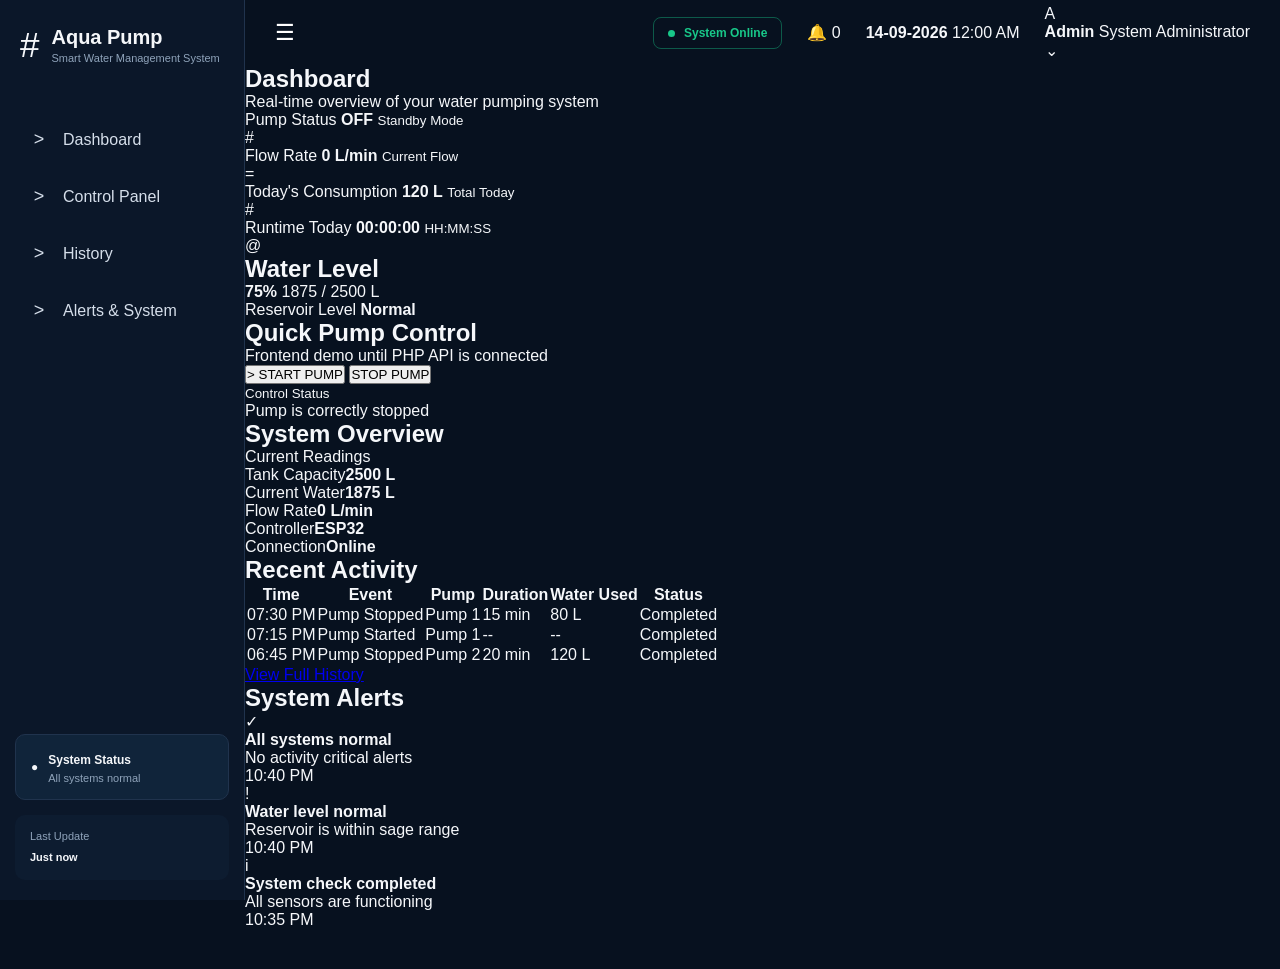
==== frontend/index.html @ 4706535c "feat: Menu button, Online Dot" ====
<!DOCTYPE html>
<html lang="en">
<head>
    <meta charset="UTF-8">
    <meta name="viewport" content="width=device-width, initial-scale=1.0">
    <title>Aqua Pump Dashboard</title>
    <link rel="stylesheet" href="css/style.css">
</head>
<body>
    
    <aside class="sidebar">
        <div class="brand">
            <div class="brand-icon">#</div>
            <div>
                <h2>Aqua Pump</h2>
                <span>Smart Water Management System</span>
            </div>
        </div>

        <nav class="navigation">
            <a href="index.html" class="nav-link active">
                <span>&gt;</span> Dashboard
            </a>
            <a href="control.html" class="nav-link active">
                <span>&gt;</span> Control Panel
            </a>
            <a href="history.html" class="nav-link active">
                <span>&gt;</span> History
            </a>
            <a href="alerts.html" class="nav-link active">
                <span>&gt;</span> Alerts &amp; System
            </a>
        </nav>

        <div class="sidebar-status">
            <div class="status-icon">●</div>
            <div>
                <strong>System Status</strong>
                <p>All systems normal</p>
            </div>
        </div>

        <div class="last-update">
            <span>Last Update</span>
            <strong id="lastUpdate">Just now</strong>
        </div>

    </aside>



    <main class="main-content">

        <header class="topbar">
            <button class="menu-button" id="menuButton" type="button">☰</button>
            <div class="topbar-right">
                <div class="system-online">
                    <span class="online-dot"></span> System Online
                </div>
                <div class="notification">🔔 <span class="notification-count">0</span></div>
                <div class="date-time">
                    <strong id="currentDate">14-09-2026</strong>
                    <span id="currentTime">12:00 AM</span>
                </div>
                <div class="user-profile">
                    <div class="avatar">A</div>
                    <div>
                        <strong>Admin</strong>
                        <span>System Administrator</span>
                    </div>
                    <span>⌄</span>
                </div>
            </div>
        </header>


        
        <section class="page-header">
            <div>
                <h1>Dashboard</h1>
                <p>Real-time overview of your water pumping system</p>
            </div>
        </section>


        <section class="statistics-grid">
            <div class="stat-card pump-card">
                <div class="stat-info">
                    <span class="stat-label">Pump Status</span>
                    <strong id="pumpStatus">OFF</strong>
                    <small id="pumpMode">Standby Mode</small>
                </div>
                <div class="stat-icon blue">#</div>
            </div>

            <div class="stat-card flow-card">
                <div class="stat-info">
                    <span class="stat-label">Flow Rate</span>
                    <strong id="flowRate">0 L/min</strong>
                    <small>Current Flow</small>
                </div>
                <div class="stat-icon green">=</div>
            </div>

            <div class="stat-card consumption-card">
                <div class="stat-info">
                    <span class="stat-label">Today's Consumption</span>
                    <strong id="runtime">120 L</strong>
                    <small>Total Today</small>
                </div>
                <div class="stat-icon orange">#</div>
            </div>

            <div class="stat-card runtime-card">
                <div class="stat-info">
                    <span class="stat-label">Runtime Today</span>
                    <strong id="runtime">00:00:00</strong>
                    <small>HH:MM:SS</small>
                </div>
                <div class="stat-icon purple">@</div>
            </div>
        </section>


        <section class="monitoring-grid">
            <div class="panel water-level-panel">
                <div>
                    <div class="panel-header">
                        <h2>Water Level</h2>
                    </div>
                    <div class="water-level-panel">
                        <div class="gauge" id="waterGauge">
                            <div class="gauge-content">
                                <strong id="waterLevel">75%</strong>
                                <span id="waterAmount">1875 / 2500 L</span>
                            </div>
                        </div>
                    </div>
                    <div class="water-status">
                        <span>Reservoir Level</span>
                        <strong id="waterStatusText">Normal</strong>
                    </div>
                </div>
            </div>

            <div class="panel control-panel">
                <div class="panel-header">
                    <div>
                        <h2>Quick Pump Control</h2>
                        <span>Frontend demo until PHP API is connected</span>
                    </div>
                </div>

                <button id="startPump" class="control-button start-button" type="button">
                    &gt; START PUMP
                </button>

                <button id="stopPump" class="control-button stop-button" type="button" style="margin-top: 10-x;">
                    STOP PUMP
                </button>

                <div class="control-status">
                    <span class="status-indicator"></span>
                    <div>
                        <small>Control Status</small>
                        <p id="controlMessage">Pump is correctly stopped</p>
                    </div>
                </div>
            </div>

            <div class="panel overview-panel">
                <div class="panel-header">
                    <div>
                        <h2>System Overview</h2>
                        <span>Current Readings</span>
                    </div>
                </div>

                <div class="overview-list">
                    <div class="overview-row"><span>Tank Capacity</span><strong>2500 L</strong></div>
                    <div class="overview-row"><span>Current Water</span><strong id="overviewWater">1875 L</strong></div>
                    <div class="overview-row"><span>Flow Rate</span><strong id="overviewFlow">0 L/min</strong></div>
                    <div class="overview-row"><span>Controller</span><strong>ESP32</strong></div>
                    <div class="overview-row"><span>Connection</span><strong class="condition-ok">Online</strong></div>
                </div>
            </div>
        </section>



        <section class="bottom-grid">
            <div class="panel activity-panel">
                <div class="panel-activity">
                    <h2>Recent Activity</h2>
                </div>

                <div class="table-wrapper">
                    <table>
                        <thead>
                            <tr>
                                <th>Time</th>
                                <th>Event</th>
                                <th>Pump</th>
                                <th>Duration</th>
                                <th>Water Used</th>
                                <th>Status</th>
                            </tr>
                        </thead>
                        <tbody id="activityTable">
                            <tr>
                                <td>07:30 PM</td>
                                <td class="event-stop">Pump Stopped</td>
                                <td>Pump 1</td>
                                <td>15 min</td>
                                <td>80 L</td>
                                <td><span class="badge success">Completed</span></td>
                            </tr>
                            <tr>
                                <td>07:15 PM</td>
                                <td class="event-start">Pump Started</td>
                                <td>Pump 1</td>
                                <td>--</td>
                                <td>--</td>
                                <td><span class="badge success">Completed</span></td>
                            </tr>
                            <tr>
                                <td>06:45 PM</td>
                                <td class="event-stop">Pump Stopped</td>
                                <td>Pump 2</td>
                                <td>20 min</td>
                                <td>120 L</td>
                                <td><span class="badge success">Completed</span></td>
                            </tr>
                        </tbody>
                    </table>
                </div>

                <a href="history.html" class="view-history">View Full History</a>
            </div>

            <div class="panel alerts-panel">
                <div class="panel-header">
                    <h2>System Alerts</h2>
                </div>

                <div class="alert-item">
                    <div class="alert-icon green">✓</div>
                    <div>
                        <strong>All systems normal</strong>
                        <p>No activity critical alerts</p>
                    </div>
                    <span>10:40 PM</span>
                </div>

                <div class="alert-item">
                    <div class="alert-icon orange">!</div>
                    <div>
                        <strong>Water level normal</strong>
                        <p>Reservoir is within sage range</p>
                    </div>
                    <span>10:40 PM</span>
                </div>

                <div class="alert-item">
                    <div class="alert-icon blue">i</div>
                    <div>
                        <strong>System check completed</strong>
                        <p>All sensors are functioning</p>
                    </div>
                    <span>10:35 PM</span>
                </div>
            </div>
        </section>

    </main>


    <script src="js/dashboard.js"></script>
</body>
</html>
---- frontend/css/style.css ----
/* Global */

* {
    box-sizing: border-box;
    margin: 0;
    padding: 0;
}

:root {
    --background: #07111f;
    --sidebar: #0b1729;
    --panel: #111f33;
    --panel-light: #16263d;
    --border: #20334d;

    --text: #f5f7fa;
    --muted: #8fa3ba;

    --blue: #2583ff;
    --green: #18c889;
    --orange: #f5a623;
    --purple: #a855f7;
    --red: #ef4444;
}

body {
    font-family: Arial;
    background: var(--background);
    color: var(--text);
    min-height: 100vh;
}

/* SIDEBAR */

.sidebar {
    position: fixed;
    left: 0;
    top: 0;
    width: 245px;
    height: 100vh;
    background: var(--sidebar);
    border-right: 1px solid var(--border);
    display: flex;
    flex-direction: column;
    z-index: 100;
}

/* Brand */

.brand {
    height: 90px;
    padding: 20px;
    display: flex;
    align-items: center;
    gap: 12px;
    border-bottom: var(--border);
}

.brand-icon {
    font-size: 35px;
}

.brand h2 {
    font-size: 20px;
}

.brand span {
    display: block;
    margin-top: 3px;
    font-size: 11px;
    color: var(--muted);
}

/* Navigation */

.navigation {
    padding: 25px 15px;
}

.nav-link {
    display: flex;
    align-items: center;
    gap: 14px;
    padding: 14px;
    margin-bottom: 8px;
    color: #d5deea;
    text-decoration: none;
    border-radius: 8px;
    transition: 0.2s;
}

.nav-link span {
    width: 20px;
    text-align: center;
    font-size: 18px;
}

.nav-link:hover {
    background-color: #17283f;
}

.nav-link:active {
    background: var(--blue);
    color: white;
    box-shadow: 0 6px 20px rgba(37, 131, 255, 0.25);
}

/* Sidebar Status */

.sidebar-status {
    margin: auto 15px 15px;
    padding: 15px;
    background: #10243a;
    border: 1px solid var(--border);
    border-radius: 10px;
    display: flex;
    gap: 10px;
    align-items: center;
}

.status-icon {
    color: var(-green);
    font-size: 12px;
}

.sidebar-status strong {
    font-size: 12px;
}

.sidebar-status p {
    margin-top: 4px;
    font-size: 11px;
    color: var(--muted);
}

/* Last Udate */

.last-update {
    margin: 0 15px 20px;
    padding: 15px;
    border-radius: 10px;
    background: #0d1c30;
}

.last-update span {
    display: block;
    color: var(--muted);
    font-size: 11px;
    margin-bottom: 5px;
}

.last-update strong {
    font-size: 11px;
}


/* MAIN CONTENT */
.main-content {
    margin-left: 245px;
    min-height: 100vh;
    padding-bottom: 40px;
}

/* TOPBAR */

.topbar {
    height: 65px;
    padding: 0 30px;
    border-radius: 1px solid var(--border);
    display: flex;
    align-items: center;
    justify-content: space-between;
}

.menu-button {
    background: transparent;
    border: none;
    color: white;
    font-size: 22px;
    cursor: pointer;
}

.topbar-right {
    display: flex;
    align-items: center;
    gap: 25px;
}

/* Online */

.system-online {
    padding: 8px 14px;
    border: 1px solid rgba(24, 200, 137, 0.4);
    color: var(--green);
    border-radius: 8px;
    font-size: 12px;
    font-weight: bold;
}

.online-dot {
    display: inline-block;
    width: 7px;
    height: 7px;
    background: var(--green);
    border-radius: 50%;
    margin-right: 6px;
}
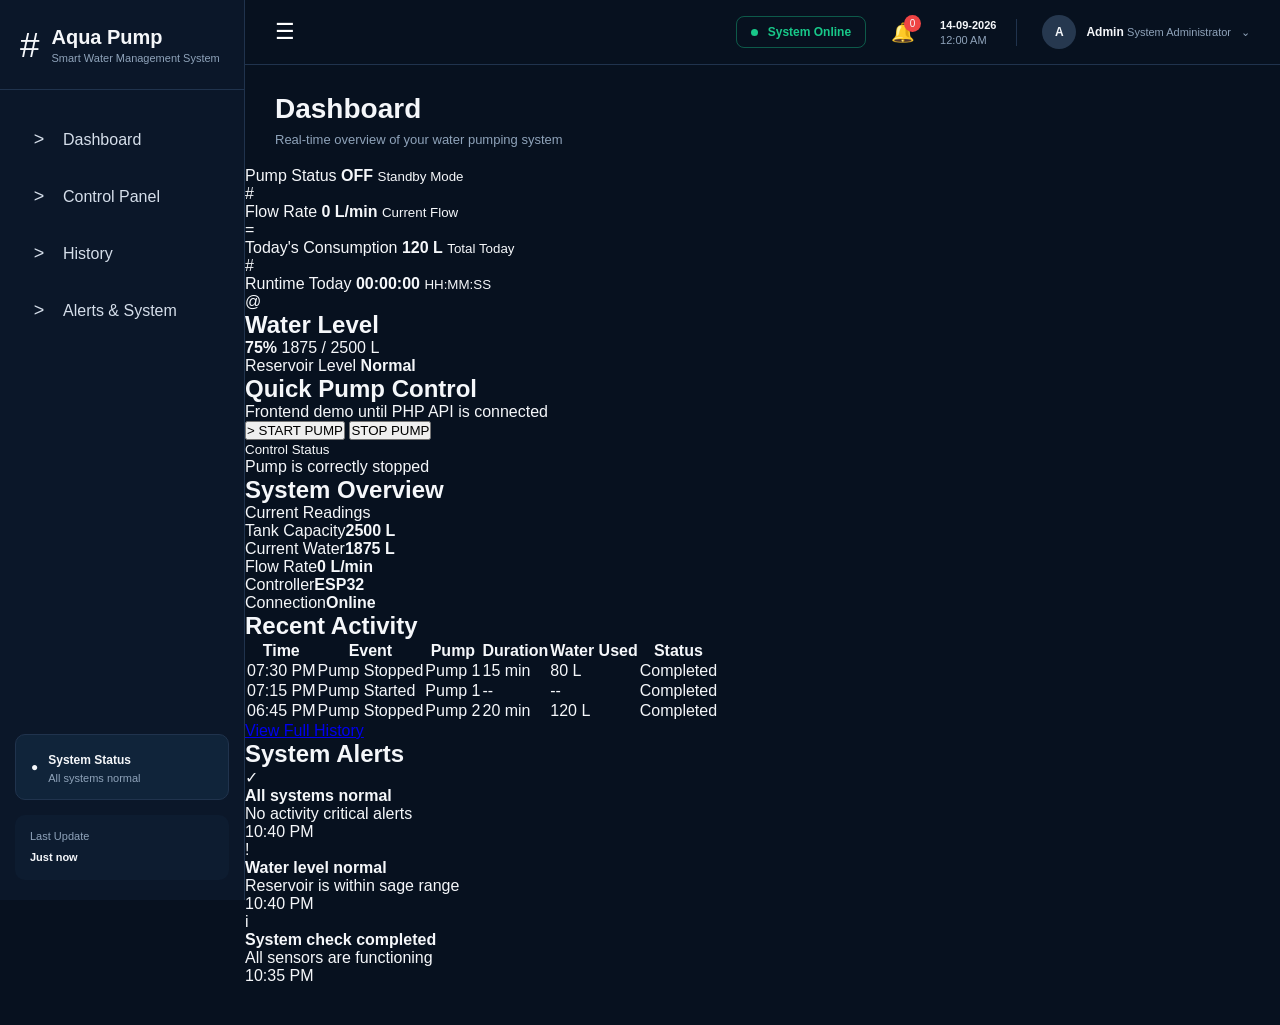
==== commit 4a7fe7a9: "feat: CSS - Notification, Date/Time, User profile, Profile Avatar, Page header" ====
--- a/frontend/index.html
+++ b/frontend/index.html
@@ -5,6 +5,7 @@
     <meta name="viewport" content="width=device-width, initial-scale=1.0">
     <title>Aqua Pump Dashboard</title>
     <link rel="stylesheet" href="css/style.css">
+    <link rel="icon" href="assets/aq.png">
 </head>
 <body>
     
--- a/frontend/css/style.css
+++ b/frontend/css/style.css
@@ -53,7 +53,7 @@
     display: flex;
     align-items: center;
     gap: 12px;
-    border-bottom: var(--border);
+    border-bottom: 1px solid var(--border);
 }
 
 .brand-icon {
@@ -165,8 +165,9 @@
 
 .topbar {
     height: 65px;
-    padding: 0 30px;
+    padding: 30px;
     border-radius: 1px solid var(--border);
+    border-bottom: 1px solid var(--border);
     display: flex;
     align-items: center;
     justify-content: space-between;
@@ -204,4 +205,82 @@
     background: var(--green);
     border-radius: 50%;
     margin-right: 6px;
-}+}
+
+/* Notification */
+
+.notification {
+    position: relative;
+    font-size: 19px;
+    cursor: pointer;
+}
+
+.notification-count {
+    position: absolute;
+    top: -6px;
+    right: -6px;
+    width: 17px;
+    height: 17px;
+    background: var(--red);
+    border-radius: 50%;
+    font-size: 10px;
+    display: flex;
+    justify-content: center;
+    align-items: center;
+}
+
+/* Date */
+
+.date-time {
+    display: flex;
+    flex-direction: column;
+    font-size: 11px;
+    padding-right: 20px;
+    border-right: 1px solid var(--border);
+}
+
+.date-time span {
+    color: var(--muted);
+    margin-top: 3px;
+}
+
+/* User */
+
+.user-profile {
+    display: flex;
+    align-items: center;
+    gap: 10px;
+    font-size: 12px;
+}
+
+.user-profile span {
+    color: var(--muted);
+    font-size: 11px;
+}
+
+.avatar {
+    width: 34px;
+    height: 34px;
+    border-radius: 50%;
+    background: #26384f;
+    display: flex;
+    align-items: center;
+    justify-content: center;
+    font-weight: bold;
+}
+
+/* PAGE HEADER */
+
+.page-header {
+    padding: 28px 30px 20px;
+}
+
+.page-header h1 {
+    font-size: 28px;
+    margin-bottom: 7px;
+}
+
+.page-header p {
+    color: var(--muted);
+    font-size: 13px;
+}
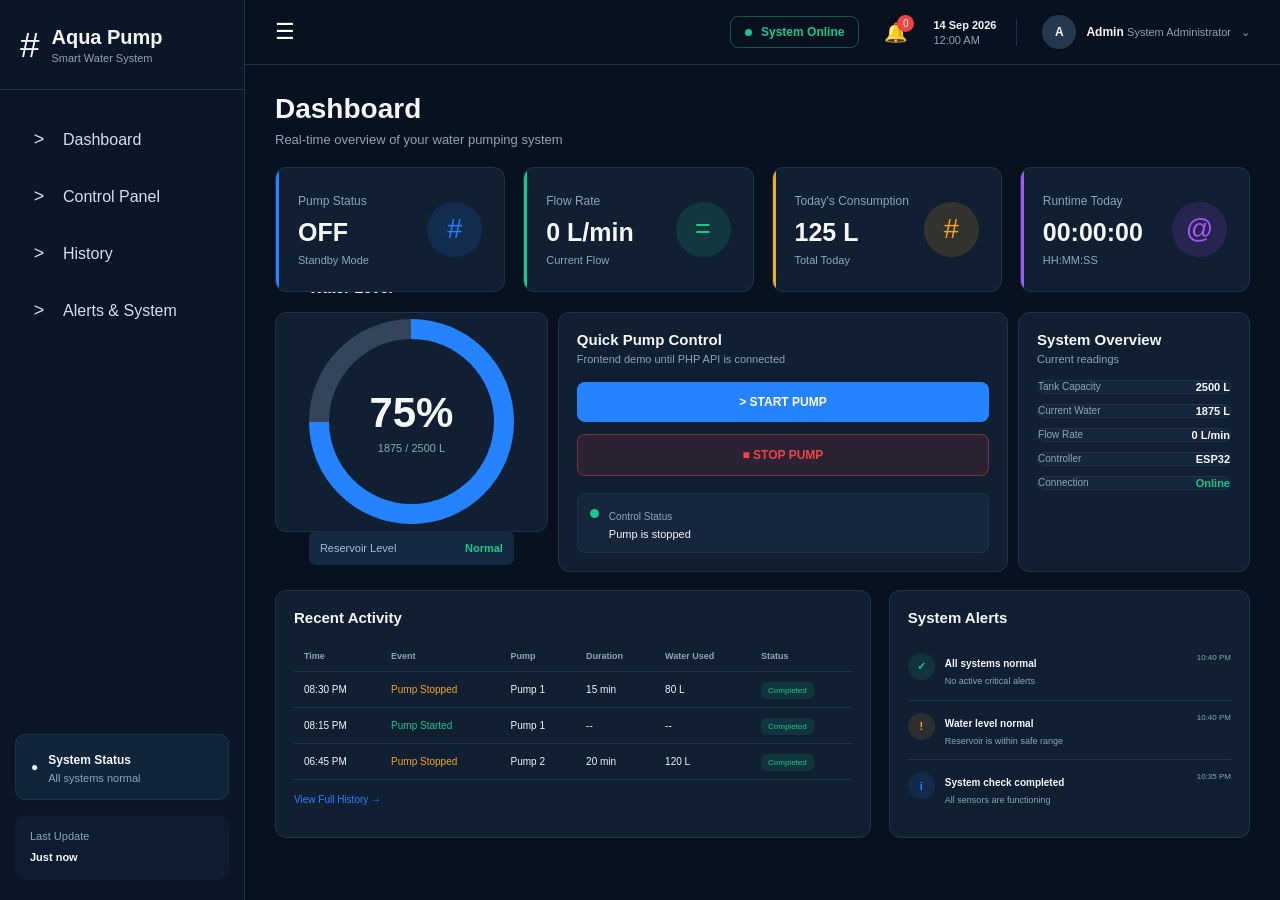
==== commit 0cf8a316: "Update Dashboard" ====
--- a/frontend/index.html
+++ b/frontend/index.html
@@ -1,57 +1,54 @@
+
 <!DOCTYPE html>
 <html lang="en">
 <head>
     <meta charset="UTF-8">
     <meta name="viewport" content="width=device-width, initial-scale=1.0">
-    <title>Aqua Pump Dashboard</title>
+    <title>Dashboard | Aqua Pump</title>
     <link rel="stylesheet" href="css/style.css">
-    <link rel="icon" href="assets/aq.png">
 </head>
 <body>
     
-    <aside class="sidebar">
-        <div class="brand">
-            <div class="brand-icon">#</div>
-            <div>
-                <h2>Aqua Pump</h2>
-                <span>Smart Water Management System</span>
-            </div>
-        </div>
-
-        <nav class="navigation">
-            <a href="index.html" class="nav-link active">
-                <span>&gt;</span> Dashboard
-            </a>
-            <a href="control.html" class="nav-link active">
-                <span>&gt;</span> Control Panel
-            </a>
-            <a href="history.html" class="nav-link active">
-                <span>&gt;</span> History
-            </a>
-            <a href="alerts.html" class="nav-link active">
-                <span>&gt;</span> Alerts &amp; System
-            </a>
-        </nav>
-
-        <div class="sidebar-status">
-            <div class="status-icon">●</div>
-            <div>
-                <strong>System Status</strong>
-                <p>All systems normal</p>
-            </div>
-        </div>
-
-        <div class="last-update">
-            <span>Last Update</span>
-            <strong id="lastUpdate">Just now</strong>
-        </div>
-
-    </aside>
-
+<aside class="sidebar">
+    <div class="brand">
+        <div class="brand-icon">#</div>
+        <div>
+            <h2>Aqua Pump</h2>
+            <span>Smart Water System</span>
+        </div>
+    </div>
+
+    <nav class="navigation">
+        <a href="index.html" class="nav-link active">
+            <span>&gt;</span> Dashboard
+        </a>
+        <a href="control.html" class="nav-link ">
+            <span>&gt;</span> Control Panel
+        </a>
+        <a href="history.html" class="nav-link ">
+            <span>&gt;</span> History
+        </a>
+        <a href="alerts.html" class="nav-link ">
+            <span>&gt;</span> Alerts &amp; System
+        </a>
+    </nav>
+
+    <div class="sidebar-status">
+        <div class="status-icon">●</div>
+        <div>
+            <strong>System Status</strong>
+            <p>All systems normal</p>
+        </div>
+    </div>
+
+    <div class="last-update">
+        <span>Last Update</span>
+        <strong id="lastUpdate">Just now</strong>
+    </div>
+</aside>
 
 
     <main class="main-content">
-
         <header class="topbar">
             <button class="menu-button" id="menuButton" type="button">☰</button>
             <div class="topbar-right">
@@ -60,7 +57,7 @@
                 </div>
                 <div class="notification">🔔 <span class="notification-count">0</span></div>
                 <div class="date-time">
-                    <strong id="currentDate">14-09-2026</strong>
+                    <strong id="currentDate">14 Sep 2026</strong>
                     <span id="currentTime">12:00 AM</span>
                 </div>
                 <div class="user-profile">
@@ -74,208 +71,202 @@
             </div>
         </header>
 
-
         
-        <section class="page-header">
-            <div>
-                <h1>Dashboard</h1>
-                <p>Real-time overview of your water pumping system</p>
-            </div>
-        </section>
-
-
-        <section class="statistics-grid">
-            <div class="stat-card pump-card">
-                <div class="stat-info">
-                    <span class="stat-label">Pump Status</span>
-                    <strong id="pumpStatus">OFF</strong>
-                    <small id="pumpMode">Standby Mode</small>
-                </div>
-                <div class="stat-icon blue">#</div>
-            </div>
-
-            <div class="stat-card flow-card">
-                <div class="stat-info">
-                    <span class="stat-label">Flow Rate</span>
-                    <strong id="flowRate">0 L/min</strong>
-                    <small>Current Flow</small>
-                </div>
-                <div class="stat-icon green">=</div>
-            </div>
-
-            <div class="stat-card consumption-card">
-                <div class="stat-info">
-                    <span class="stat-label">Today's Consumption</span>
-                    <strong id="runtime">120 L</strong>
-                    <small>Total Today</small>
-                </div>
-                <div class="stat-icon orange">#</div>
-            </div>
-
-            <div class="stat-card runtime-card">
-                <div class="stat-info">
-                    <span class="stat-label">Runtime Today</span>
-                    <strong id="runtime">00:00:00</strong>
-                    <small>HH:MM:SS</small>
-                </div>
-                <div class="stat-icon purple">@</div>
-            </div>
-        </section>
-
-
-        <section class="monitoring-grid">
-            <div class="panel water-level-panel">
-                <div>
-                    <div class="panel-header">
-                        <h2>Water Level</h2>
+<section class="page-header">
+    <div>
+        <h1>Dashboard</h1>
+        <p>Real-time overview of your water pumping system</p>
+    </div>
+</section>
+
+<section class="statistics-grid">
+    <div class="stat-card pump-card">
+        <div class="stat-info">
+            <span class="stat-label">Pump Status</span>
+            <strong id="pumpStatus">OFF</strong>
+            <small id="pumpMode">Standby Mode</small>
+        </div>
+        <div class="stat-icon blue">#</div>
+    </div>
+
+    <div class="stat-card flow-card">
+        <div class="stat-info">
+            <span class="stat-label">Flow Rate</span>
+            <strong id="flowRate">0 L/min</strong>
+            <small>Current Flow</small>
+        </div>
+        <div class="stat-icon green">=</div>
+    </div>
+
+    <div class="stat-card consumption-card">
+        <div class="stat-info">
+            <span class="stat-label">Today's Consumption</span>
+            <strong id="consumption">125 L</strong>
+            <small>Total Today</small>
+        </div>
+        <div class="stat-icon orange">#</div>
+    </div>
+
+    <div class="stat-card runtime-card">
+        <div class="stat-info">
+            <span class="stat-label">Runtime Today</span>
+            <strong id="runtime">00:00:00</strong>
+            <small>HH:MM:SS</small>
+        </div>
+        <div class="stat-icon purple">@</div>
+    </div>
+</section>
+
+<section class="monitoring-grid">
+    <div class="panel water-level-panel">
+        <div>
+            <div class="panel-header">
+                <h2>Water Level</h2>
+            </div>
+            <div class="water-level-panel">
+                <div class="gauge" id="waterGauge">
+                    <div class="gauge-content">
+                        <strong id="waterLevel">75%</strong>
+                        <span id="waterAmount">1875 / 2500 L</span>
                     </div>
-                    <div class="water-level-panel">
-                        <div class="gauge" id="waterGauge">
-                            <div class="gauge-content">
-                                <strong id="waterLevel">75%</strong>
-                                <span id="waterAmount">1875 / 2500 L</span>
-                            </div>
-                        </div>
-                    </div>
-                    <div class="water-status">
-                        <span>Reservoir Level</span>
-                        <strong id="waterStatusText">Normal</strong>
-                    </div>
-                </div>
-            </div>
-
-            <div class="panel control-panel">
-                <div class="panel-header">
-                    <div>
-                        <h2>Quick Pump Control</h2>
-                        <span>Frontend demo until PHP API is connected</span>
-                    </div>
-                </div>
-
-                <button id="startPump" class="control-button start-button" type="button">
-                    &gt; START PUMP
-                </button>
-
-                <button id="stopPump" class="control-button stop-button" type="button" style="margin-top: 10-x;">
-                    STOP PUMP
-                </button>
-
-                <div class="control-status">
-                    <span class="status-indicator"></span>
-                    <div>
-                        <small>Control Status</small>
-                        <p id="controlMessage">Pump is correctly stopped</p>
-                    </div>
-                </div>
-            </div>
-
-            <div class="panel overview-panel">
-                <div class="panel-header">
-                    <div>
-                        <h2>System Overview</h2>
-                        <span>Current Readings</span>
-                    </div>
-                </div>
-
-                <div class="overview-list">
-                    <div class="overview-row"><span>Tank Capacity</span><strong>2500 L</strong></div>
-                    <div class="overview-row"><span>Current Water</span><strong id="overviewWater">1875 L</strong></div>
-                    <div class="overview-row"><span>Flow Rate</span><strong id="overviewFlow">0 L/min</strong></div>
-                    <div class="overview-row"><span>Controller</span><strong>ESP32</strong></div>
-                    <div class="overview-row"><span>Connection</span><strong class="condition-ok">Online</strong></div>
-                </div>
-            </div>
-        </section>
-
-
-
-        <section class="bottom-grid">
-            <div class="panel activity-panel">
-                <div class="panel-activity">
-                    <h2>Recent Activity</h2>
-                </div>
-
-                <div class="table-wrapper">
-                    <table>
-                        <thead>
-                            <tr>
-                                <th>Time</th>
-                                <th>Event</th>
-                                <th>Pump</th>
-                                <th>Duration</th>
-                                <th>Water Used</th>
-                                <th>Status</th>
-                            </tr>
-                        </thead>
-                        <tbody id="activityTable">
-                            <tr>
-                                <td>07:30 PM</td>
-                                <td class="event-stop">Pump Stopped</td>
-                                <td>Pump 1</td>
-                                <td>15 min</td>
-                                <td>80 L</td>
-                                <td><span class="badge success">Completed</span></td>
-                            </tr>
-                            <tr>
-                                <td>07:15 PM</td>
-                                <td class="event-start">Pump Started</td>
-                                <td>Pump 1</td>
-                                <td>--</td>
-                                <td>--</td>
-                                <td><span class="badge success">Completed</span></td>
-                            </tr>
-                            <tr>
-                                <td>06:45 PM</td>
-                                <td class="event-stop">Pump Stopped</td>
-                                <td>Pump 2</td>
-                                <td>20 min</td>
-                                <td>120 L</td>
-                                <td><span class="badge success">Completed</span></td>
-                            </tr>
-                        </tbody>
-                    </table>
-                </div>
-
-                <a href="history.html" class="view-history">View Full History</a>
-            </div>
-
-            <div class="panel alerts-panel">
-                <div class="panel-header">
-                    <h2>System Alerts</h2>
-                </div>
-
-                <div class="alert-item">
-                    <div class="alert-icon green">✓</div>
-                    <div>
-                        <strong>All systems normal</strong>
-                        <p>No activity critical alerts</p>
-                    </div>
-                    <span>10:40 PM</span>
-                </div>
-
-                <div class="alert-item">
-                    <div class="alert-icon orange">!</div>
-                    <div>
-                        <strong>Water level normal</strong>
-                        <p>Reservoir is within sage range</p>
-                    </div>
-                    <span>10:40 PM</span>
-                </div>
-
-                <div class="alert-item">
-                    <div class="alert-icon blue">i</div>
-                    <div>
-                        <strong>System check completed</strong>
-                        <p>All sensors are functioning</p>
-                    </div>
-                    <span>10:35 PM</span>
-                </div>
-            </div>
-        </section>
+                </div>
+            </div>
+            <div class="water-status">
+                <span>Reservoir Level</span>
+                <strong id="waterStatusText">Normal</strong>
+            </div>
+        </div>
+    </div>
+
+    <div class="panel control-panel">
+        <div class="panel-header">
+            <div>
+                <h2>Quick Pump Control</h2>
+                <span>Frontend demo until PHP API is connected</span>
+            </div>
+        </div>
+
+        <button id="startPump" class="control-button start-button" type="button">
+            &gt; START PUMP
+        </button>
+
+        <button id="stopPump" class="control-button stop-button" type="button" style="margin-top:10px;">
+            ■ STOP PUMP
+        </button>
+
+        <div class="control-status">
+            <span class="status-indicator"></span>
+            <div>
+                <small>Control Status</small>
+                <p id="controlMessage">Pump is currently stopped</p>
+            </div>
+        </div>
+    </div>
+
+    <div class="panel overview-panel">
+        <div class="panel-header">
+            <div>
+                <h2>System Overview</h2>
+                <span>Current readings</span>
+            </div>
+        </div>
+
+        <div class="overview-list">
+            <div class="overview-row"><span>Tank Capacity</span><strong>2500 L</strong></div>
+            <div class="overview-row"><span>Current Water</span><strong id="overviewWater">1875 L</strong></div>
+            <div class="overview-row"><span>Flow Rate</span><strong id="overviewFlow">0 L/min</strong></div>
+            <div class="overview-row"><span>Controller</span><strong>ESP32</strong></div>
+            <div class="overview-row"><span>Connection</span><strong class="condition-ok">Online</strong></div>
+        </div>
+    </div>
+</section>
+
+<section class="bottom-grid">
+    <div class="panel activity-panel">
+        <div class="panel-header">
+            <h2>Recent Activity</h2>
+        </div>
+
+        <div class="table-wrapper">
+            <table>
+                <thead>
+                    <tr>
+                        <th>Time</th>
+                        <th>Event</th>
+                        <th>Pump</th>
+                        <th>Duration</th>
+                        <th>Water Used</th>
+                        <th>Status</th>
+                    </tr>
+                </thead>
+                <tbody id="activityTable">
+                    <tr>
+                        <td>08:30 PM</td>
+                        <td class="event-stop">Pump Stopped</td>
+                        <td>Pump 1</td>
+                        <td>15 min</td>
+                        <td>80 L</td>
+                        <td><span class="badge success">Completed</span></td>
+                    </tr>
+                    <tr>
+                        <td>08:15 PM</td>
+                        <td class="event-start">Pump Started</td>
+                        <td>Pump 1</td>
+                        <td>--</td>
+                        <td>--</td>
+                        <td><span class="badge success">Completed</span></td>
+                    </tr>
+                    <tr>
+                        <td>06:45 PM</td>
+                        <td class="event-stop">Pump Stopped</td>
+                        <td>Pump 2</td>
+                        <td>20 min</td>
+                        <td>120 L</td>
+                        <td><span class="badge success">Completed</span></td>
+                    </tr>
+                </tbody>
+            </table>
+        </div>
+
+        <a href="history.html" class="view-history">View Full History →</a>
+    </div>
+
+    <div class="panel alerts-panel">
+        <div class="panel-header">
+            <h2>System Alerts</h2>
+        </div>
+
+        <div class="alert-item">
+            <div class="alert-icon green">✓</div>
+            <div>
+                <strong>All systems normal</strong>
+                <p>No active critical alerts</p>
+            </div>
+            <span>10:40 PM</span>
+        </div>
+
+        <div class="alert-item">
+            <div class="alert-icon orange">!</div>
+            <div>
+                <strong>Water level normal</strong>
+                <p>Reservoir is within safe range</p>
+            </div>
+            <span>10:40 PM</span>
+        </div>
+
+        <div class="alert-item">
+            <div class="alert-icon blue">i</div>
+            <div>
+                <strong>System check completed</strong>
+                <p>All sensors are functioning</p>
+            </div>
+            <span>10:35 PM</span>
+        </div>
+    </div>
+</section>
 
     </main>
-
 
     <script src="js/dashboard.js"></script>
 </body>
-</html>+</html>
--- a/frontend/css/style.css
+++ b/frontend/css/style.css
@@ -24,7 +24,7 @@
 }
 
 body {
-    font-family: Arial;
+    font-family: Arial, Helvetica, sans-serif;
     background: var(--background);
     color: var(--text);
     min-height: 100vh;
@@ -284,3 +284,760 @@
     color: var(--muted);
     font-size: 13px;
 }
+
+/* STATISTICS */
+
+.statistics-grid {
+    padding: 0 30px;
+    display: grid;
+    grid-template-columns: repeat(4, minmax(0, 1fr));
+    gap: 18px;
+}
+
+.stat-card {
+    min-height: 125px;
+    padding: 22px;
+    border-radius: 11px;
+    border: 1px solid var(--border);
+    background: var(--panel);
+    display: flex;
+    justify-content: space-between;
+    align-items: center;
+    overflow: hidden;
+    position: relative;
+}
+
+.stat-card::before {
+    content: "";
+    position: absolute;
+    left: 0;
+    top: 0;
+    width: 3px;
+    height: 100%;
+}
+
+.pump-card::before {
+    background: var(--blue);
+}
+
+.flow-card::before {
+    background: var(--green);
+}
+
+.consumption-card::before {
+    background: var(--orange);
+}
+
+.runtime-card::before {
+    background: var(--purple);
+}
+
+.stat-info {
+    display: flex;
+    flex-direction: column;
+}
+
+.stat-label {
+    font-size: 12px;
+    color: var(--muted);
+    margin-bottom: 10px;
+}
+
+.stat-info strong {
+    font-size: 25px;
+    margin-bottom: 7px;
+}
+
+.stat-info small {
+    font-size: 11px;
+    color: var(--muted);
+}
+
+/* Stat Icons */
+
+.stat-icon {
+    width: 55px;
+    height: 55px;
+    border-radius: 50%;
+    display: flex;
+    align-items: center;
+    justify-content: center;
+    font-size: 27px;
+}
+
+.stat-icon.blue {
+    color: var(--blue);
+    background: rgba(37, 131, 255, 0.15);
+}
+
+.stat-icon.green {
+    color: var(--green);
+    background: rgba(24, 200, 137, 0.15);
+}
+
+.stat-icon.orange {
+    color: var(--orange);
+    background: rgba(245, 166, 35, 0.15);
+}
+
+.stat-icon.purple {
+    color: var(--purple);
+    background: rgba(168, 85, 247, 0.15);
+}
+
+/* PANELS */
+
+.monitoring-grid {
+    padding: 20px 30px 0;
+    display: grid;
+    grid-template-columns: 1fr 1.65fr 0.85fr;
+    gap: 10px;
+}
+
+.panel {
+    background: var(--panel);
+    border: 1px solid var(--border);
+    border-radius: 11px;
+    padding: 18px;
+    min-width: 0;
+}
+
+.panel-header {
+    display: flex;
+    justify-content: space-between;
+    align-items: center;
+    margin-bottom: 15px;
+}
+
+.panel-header h2 {
+    font-size: 15px;
+}
+
+.panel-header span {
+    color: var(--muted);
+    font-size: 11px;
+    display: block;
+    margin-top: 5px;
+}
+
+.panel-header select {
+    background: var(--panel-light);
+    color: white;
+    border: 1px solid var(--border);
+    border-radius: 7px;
+    padding: 8px 10px;
+    font-size: 11px;
+}
+
+/* WATER GAUGE */
+
+.water-level-panel {
+    display: flex;
+    justify-content: center;
+    align-items: center;
+    height: 220px;
+}
+
+.gauge {
+    width: 205px;
+    height: 205px;
+    border-radius: 50%;
+    background: conic-gradient(var(--blue) 0deg 270deg, #34445a 270deg 360deg);
+    display: flex;
+    align-items: center;
+    justify-content: center;
+    position: relative;
+}
+
+.gauge::before {
+    content: "";
+    position: absolute;
+    width: 165px;
+    height: 165px;
+    border-radius: 50%;
+    background: var(--panel);
+}
+
+.gauge-content {
+    position: relative;
+    z-index: 2;
+    text-align: center;
+    display: flex;
+    flex-direction: column;
+}
+
+.gauge-content strong {
+    font-size: 42px;
+}
+
+.gauge-content span {
+    margin-top: 5px;
+    color: var(--muted);
+    font-size: 11px;
+}
+
+.water-status {
+    background: #142a43;
+    padding: 11px;
+    border-radius: 7px;
+    display: flex;
+    justify-content: space-between;
+    font-size: 11px;
+}
+
+.water-status span {
+    color: #a6b9ce;
+}
+
+.water-status strong {
+    color: var(--green);
+}
+
+/* ===========================
+    NON-CHART DASHBOARD CONTENT
+   =========================== */
+
+.control-button {
+    width: 100%;
+    padding: 13px 16px;
+    border: none;
+    border-radius: 8px;
+    cursor: pointer;
+    font-size: 12px;
+    font-weight: bold;
+    transition: 0.2s;
+}
+
+.start-button {
+    background: var(--blue);
+    color: white;
+    margin-top: 2px;
+    margin-bottom: 2px;
+}
+
+.start-button:hover {
+    filter: brightness(1.08);
+}
+
+.stop-button {
+    background: rgba(239, 68, 68, 0.12);
+    border: 1px solid rgba(239, 68, 68, 0.4);
+    color: var(--red);
+    margin-top: 2px;
+    margin-bottom: 2px;
+}
+
+.stop-button:hover {
+    background: rgba(239, 68, 68, 0.2);
+}
+
+.control-status {
+    margin-top: 15px;
+    padding: 12px;
+    background: var(--panel-light);
+    border: 1px solid var(--border);
+    border-radius: 8px;
+    display: flex;
+    align-items: flex-start;
+    gap: 10px;
+}
+
+.status-indicator {
+    width: 9px;
+    height: 9px;
+    margin-top: 3px;
+    border-radius: 50%;
+    background: var(--green);
+}
+
+.control-status small {
+    color: var(--muted);
+    font-size: 10px;
+}
+
+.control-status p {
+    margin-top: 4px;
+    font-size: 11px;
+}
+
+.overview-panel {
+    padding: 18px;
+}
+
+.overview-list {
+    display: flex;
+    flex-direction: column;
+    gap: 10px;
+}
+
+.overview-row {
+    display: flex;
+    justify-content: space-between;
+    align-items: 11px 12px;
+    background: var(--panel-light);
+    border: 1px solid var(--border);
+    border-radius: 7px;
+}
+
+.overview-row span {
+    color: var(--muted);
+    font-size: 10px;
+}
+
+.overview-row strong {
+    font-size: 11px;
+}
+
+.activity-panel {
+    min-width: 0;
+}
+
+.bottom-grid {
+    padding: 18px 30px 0;
+    display: grid;
+    grid-template-columns: 1.65fr 1fr;
+    gap: 18px;
+}
+
+.table-wrapper {
+    overflow-x: auto;
+}
+
+table {
+    width: 100%;
+    border-collapse: collapse;
+}
+
+th {
+    color: var(--muted);
+    font-size: 9px;
+    text-align: left;
+    padding: 10px;
+    border-bottom: 1px solid var(--border);
+    white-space: nowrap;
+}
+
+td {
+    padding: 12px 10px;
+    border-bottom: 1px solid var(--border);
+    font-size: 10px;
+    white-space: nowrap;
+}
+
+.event-start {
+    color: var(--green);
+}
+
+.event-stop {
+    color: var(--orange);
+}
+
+.badge {
+    padding: 4px 7px;
+    border-radius: 5px;
+    font-size: 8px;
+}
+
+.badge.success {
+    color: var(--green);
+    background: rgba(24, 200, 137, 0.12);
+}
+
+.view-history {
+    display: inline-block;
+    margin-top: 14px;
+    color: var(--blue);
+    font-size: 10px;
+    text-decoration: none;
+}
+
+.alert-item {
+    display: flex;
+    align-items: flex-start;
+    gap: 10px;
+    padding: 12px 0;
+    border-bottom: 1px solid var(--border);
+}
+
+.alert-item:last-child {
+    border-bottom: none;
+}
+
+.alert-icon {
+    width: 27px;
+    height: 27px;
+    flex-shrink: 0;
+    border-radius: 50%;
+    display: flex;
+    align-items: center;
+    justify-content: center;
+    font-weight: bold;
+    font-size: 11px;
+}
+
+.alert-icon.green {
+    color: var(--green);
+    background: rgba(24, 200, 137, 0.12);
+}
+
+.alert-icon.orange {
+    color: var(--orange);
+    background: rgba(245, 166, 35, 0.12);
+}
+
+.alert-icon.blue {
+    color: var(--blue);
+    background: rgba(37, 131, 255, 0.12);
+}
+
+.alert-item div:nth-child(2) {
+    flex: 1;
+}
+
+.alert-item strong {
+    font-size: 10px;
+}
+
+.alert-item p {
+    margin-top: 4px;
+    color: var(--muted);
+    font-size: 9px;
+    line-height: 1.4;
+}
+
+.alert-item > span:last-child {
+    color: var(--muted);
+    font-size: 8px;
+    white-space: nowrap;
+}
+
+
+/* CONTROL PAGE */
+
+.control-page-grid {
+    padding: 0 30px 18px;
+    display: grid;
+    grid-template-columns: 1.4fr 1fr;
+    gap: 18px;
+}
+
+.large-control-panel {
+    min-height: 300px;
+}
+
+.pump-state {
+    background: var(--panel-light);
+    border: 1px solid var(--border);
+    border-radius: 8px;
+    padding: 20px;
+    display: flex;
+    justify-content: space-between;
+    align-items: center;
+    margin-bottom: 18px;
+}
+
+.pump-state-label {
+    color: var(--muted);
+    font-size: 12px;
+}
+
+.pump-state strong {
+    color: var(--orange);
+    font-size: 16px;
+}
+
+.pump-buttons {
+    display: flex;
+    gap: 12px;
+    margin-bottom: 18px;
+}
+
+.pump-buttons .control-button {
+    flex: 1;
+}
+
+.condition-list {
+    display: flex;
+    flex-direction: column;
+    gap: 10px;
+}
+
+.condition-item {
+    display: flex;
+    justify-content: space-between;
+    align-items: center;
+    background: var(--panel-light);
+    border: 1px solid var(--border);
+    padding: 12px;
+    border-radius: 7px;
+}
+
+.condition-item div {
+    display: flex;
+    flex-direction: column;
+    gap: 4px;
+}
+
+.condition-item strong {
+    font-size: 11px;
+}
+
+.condition-item span {
+    color: var(--muted);
+    font-size: 9px;
+}
+
+.condition-ok {
+    color: var(--green) !important;
+}
+
+.condition-warning {
+    color: var(--orange) !important;
+}
+
+.condition-danger {
+    color: var(--red) !important;
+}
+
+.sensor-grid {
+    display: grid;
+    grid-template-columns: 1fr 1fr;
+    gap: 10px;
+}
+
+.sensor-card {
+    background: var(--panel-light);
+    border: 1px solid var(--border);
+    border-radius: 8px;
+    padding: 15px;
+    display: flex;
+    flex-direction: column;
+    gap: 7px;
+}
+
+.sensor-card span {
+    color: var(--muted);
+    font-size: 10px;
+}
+
+.sensor-card strong {
+    font-size: 15px;
+}
+
+.control-notice {
+    grid-column: 1 / -1;
+    display: flex;
+    align-items: flex-start;
+    gap: 12px;
+}
+
+.notice-icon {
+    width: 30px;
+    height: 30px;
+    border-radius: 50%;
+    background: rgba(245, 166, 35, 0.15);
+    color: var(--orange);
+    display: flex;
+    justify-content: center;
+    align-items: center;
+    font-weight: bold;
+}
+
+.control-notice strong {
+    font-size: 12px;
+}
+
+.control-notice p {
+    color: var(--muted);
+    font-size: 10px;
+    margin-top: 5px;
+    line-height: 1.5;
+}
+
+
+/* ALERTS */
+
+.system-overview-grid {
+    padding: 0 30px;
+    display: grid;
+    grid-template-columns: 1.4fr 1fr;
+    gap: 18px;
+}
+
+.health-good {
+    color: var(--green);
+    font-size: 11px;
+}
+
+.health-meter {
+    width: 100%;
+    height: 8px;
+    background: #1c2b40;
+    border-radius: 10px;
+    overflow: hidden;
+    margin: 20px 0 12px;
+}
+
+.health-progress {
+    width: 94%;
+    height: 100%;
+    background: var(--green);
+    border-radius: 10px;
+}
+
+.health-description {
+    color: var(--muted);
+    font-size: 10px;
+    line-height: 1.5;
+}
+
+.alert-counts {
+    display: grid;
+    grid-template-columns: repeat(3, 1fr);
+    gap: 10px;
+}
+
+.alert-counts div {
+    background: var(--panel-light);
+    border: 1px solid var(--border);
+    border-radius: 8px;
+    padding: 15px;
+    text-align: center;
+    display: flex;
+    flex-direction: column;
+    gap: 5px;
+}
+
+.alert-counts strong {
+    font-size: 20px;
+}
+
+.alert-counts span {
+    color: var(--muted);
+    font-size: 9px;
+}
+
+.alerts-list-panel {
+    margin: 18px 30px 0;
+}
+
+.system-alert {
+    display: flex;
+    align-items: center;
+    gap: 13px;
+    padding: 14px;
+    border: 1px solid var(--border);
+    border-radius: 8px;
+    margin-bottom: 10px;
+    background: var(--panel-light);
+}
+
+.alert-symbol {
+    width: 32px;
+    height: 32px;
+    border-radius: 50%;
+    display: flex;
+    align-items: center;
+    justify-content: center;
+    font-weight: bold;
+    flex-shrink: 0;
+}
+
+.system-alert.critical .alert-symbol {
+    background: rgba(239, 68, 68, .15);
+    color: var(--red);
+}
+
+.system-alert.warning .alert-symbol {
+    background: rgba(245, 166, 35, .15);
+    color: var(--orange);
+}
+
+.system-alert.normal .alert-symbol {
+    background: rgba(24, 200, 137, .15);
+    color: var(--green);
+}
+
+.alert-content {
+    flex: 1;
+    display: flex;
+    flex-direction: column;
+    gap: 4px;
+}
+
+.alert-content strong {
+    font-size: 11px;
+}
+
+.alert-content p {
+    color: var(--muted);
+    font-size: 10px;
+}
+
+.alert-content small,
+.alert-time {
+    color: var(--muted);
+    font-size: 8px;
+}
+
+.sensor-health-panel {
+    margin: 18px 30px 30px;
+}
+
+.hardware-status-grid {
+    display: grid;
+    grid-template-columns: repeat(4, 1fr);
+    gap: 10px;
+}
+
+.hardware-status {
+    background: var(--panel-light);
+    border: 1px solid var(--border);
+    border-radius: 8px;
+    padding: 15px;
+    display: flex;
+    flex-direction: column;
+    gap: 8px;
+}
+
+.hardware-status span {
+    color: var(--muted);
+    font-size: 10px;
+}
+
+.hardware-status strong {
+    color: var(--green);
+    font-size: 11px;
+}
+
+
+/* HISTORY PAGE */
+
+.history-panel {
+    margin: 0 30px 30px;
+}
+
+.history-summary {
+    display: grid;
+    grid-template-columns: repeat(3, 1fr);
+    gap: 10px;
+    margin-bottom: 18px;
+}
+
+.history-summary-item {
+    background: var(--panel-light);
+    border: 1px solid var(--border);
+    border-radius: 8px;
+    padding: 15px;
+}
+
+.history-summary-item span {
+    color: var(--muted);
+    font-size: 10px;
+}
+
+.history-summary-item strong {
+    display: block;
+    margin-top: 7px;
+    font-size: 17px;
+}
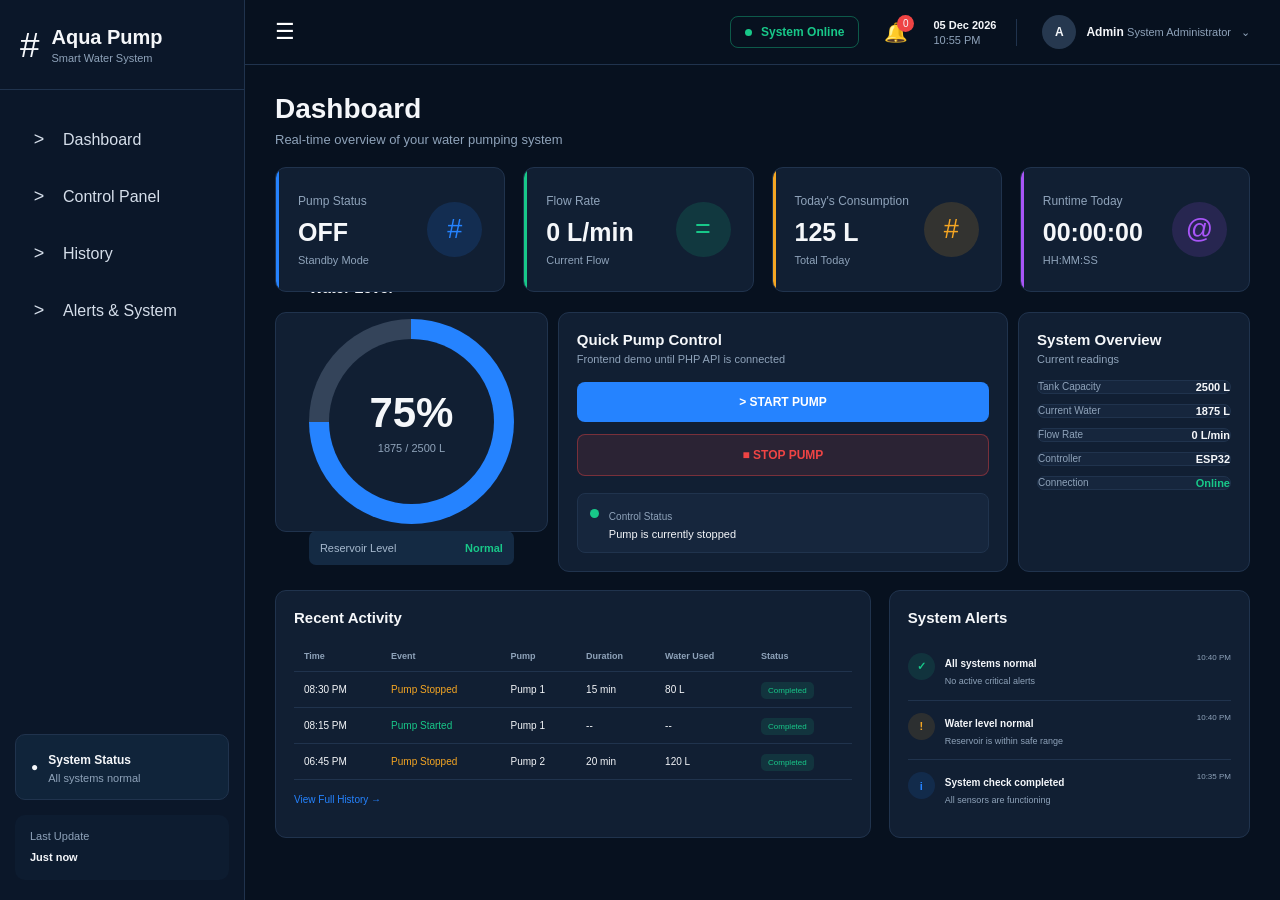
==== commit e5348ffb: "Add Logo icon at Tab" ====
--- a/frontend/index.html
+++ b/frontend/index.html
@@ -6,6 +6,7 @@
     <meta name="viewport" content="width=device-width, initial-scale=1.0">
     <title>Dashboard | Aqua Pump</title>
     <link rel="stylesheet" href="css/style.css">
+    <link rel="icon" href="assets/aq.png">
 </head>
 <body>
     
--- a/frontend/css/style.css
+++ b/frontend/css/style.css
@@ -1040,4 +1040,95 @@
     display: block;
     margin-top: 7px;
     font-size: 17px;
-}+}
+
+
+/* RESPONSIVENESS */
+
+/* RESPONSIVE */
+
+@media (max-width: 1000px) {
+    .statistics-grid {
+        grid-template-columns: repeat(2, minmax(0, 1fr));
+    }
+
+    .monitoring-grid,
+    .bottom-grid,
+    .control-page-grid,
+    .system-overview-grid {
+        grid-template-columns: 1fr;
+    }
+
+    .hardware-status-grid {
+        grid-template-columns: 1fr 1fr;
+    }
+}
+
+@media (max-width: 700px) {
+    .sidebar {
+        transform: translateX(-100%);
+        transition: .3s;
+    }
+
+    .sidebar.open {
+        transform: translateX(0);
+    }
+
+    .main-content {
+        margin-left: 0;
+    }
+
+    .topbar {
+        padding: 0 15px;
+    }
+
+    .topbar-right {
+        gap: 12px;
+    }
+
+    .system-online,
+    .date-time {
+        display: none;
+    }
+
+    .statistics-grid {
+        grid-template-columns: 1fr 1fr;
+        padding: 0 15px;
+    }
+
+    .monitoring-grid,
+    .bottom-grid {
+        padding-left: 15px;
+        padding-right: 15px;
+    }
+
+    .control-page-grid,
+    .system-overview-grid {
+        padding-left: 15px;
+        padding-right: 15px;
+    }
+
+    .alerts-list-panel,
+    .sensor-health-panel,
+    .history-panel {
+        margin-left: 15px;
+        margin-right: 15px;
+    }
+
+    .hardware-status-grid {
+        grid-template-columns: 1fr;
+    }
+
+    .pump-buttons {
+        flex-direction: column;
+    }
+
+    .history-summary {
+        grid-template-columns: 1fr;
+    }
+
+    .water-level-panel {
+        height: auto;
+        padding: 25px 18px;
+    }
+}
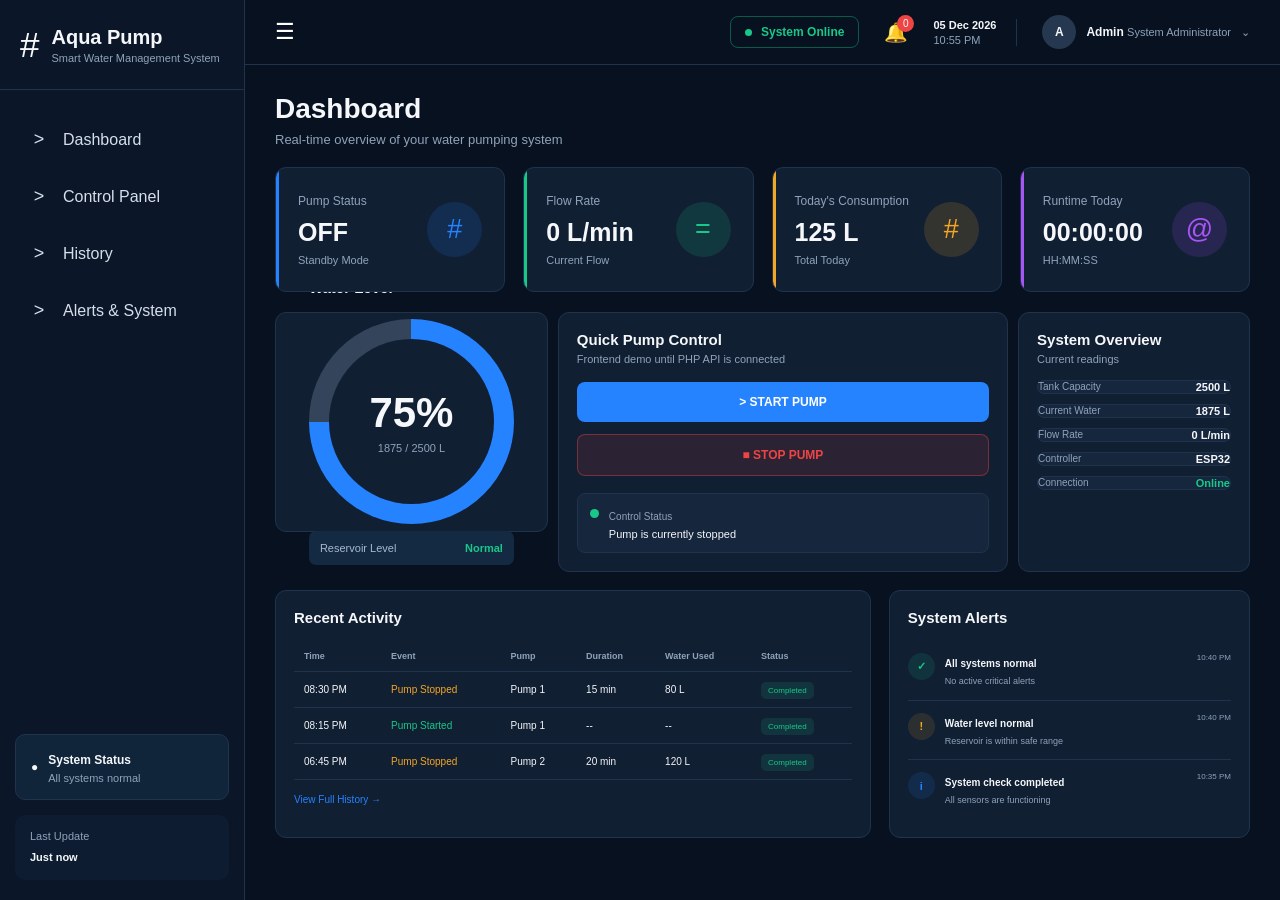
==== commit f99fde65: "Adjust Span on index.html" ====
--- a/frontend/index.html
+++ b/frontend/index.html
@@ -15,7 +15,7 @@
         <div class="brand-icon">#</div>
         <div>
             <h2>Aqua Pump</h2>
-            <span>Smart Water System</span>
+            <span>Smart Water Management System</span>
         </div>
     </div>
 
--- a/frontend/css/style.css
+++ b/frontend/css/style.css
@@ -1042,10 +1042,150 @@
     font-size: 17px;
 }
 
+/* START LOGIN AND SIGN UP */
+
+.login-container,.signup-container {
+    min-height: 100vh;
+    display: flex;
+    justify-content: center;
+    align-items: center;
+    padding: 20px;
+}
+
+.login-card, .signup-card {
+    width: 100%;
+    max-width: 400px;
+    background: var(--panel);
+    border: 1px solid var(--border);
+    border-radius: 12px;
+    padding: 35px;
+}
+
+.logo {
+    text-align: center;
+    margin-bottom: 30px;
+}
+
+.logo-icon {
+    width: 48px;
+    height: 48px;
+    margin: 0 auto 10px;
+    display: flex;
+    justify-content: center;
+    align-items: center;
+    border-radius: 10px;
+    background: var(--blue);
+    font-size: 24px;
+    font-weight: bold;
+}
+
+.logo h1 {
+    font-size: 23px;
+}
+
+.logo p,
+.login-heading p, .signup-heading p {
+    color: var(--muted);
+    font-size: 11px;
+}
+
+.logo p {
+    margin-top: 4px;
+}
+
+.login-heading, .signup-heading {
+    margin-bottom: 25px;
+}
+
+.login-heading h2, .signup-heading h2 {
+    font-size: 20px;
+    margin-bottom: 6px;
+}
+
+.form-group {
+    margin-bottom: 17px;
+}
+
+.form-group label {
+    display: block;
+    margin-bottom: 7px;
+    font-size: 11px;
+    font-weight: bold;
+}
+
+.form-group input {
+    width: 100%;
+    padding: 12px;
+    background: var(--panel-light);
+    border: 1px solid var(--border);
+    border-radius: 7px;
+    color: white;
+    font-size: 12px;
+    outline: none;
+}
+
+.form-group input::placeholder {
+    color: #647a94;
+}
+
+.form-group input:focus {
+    border-color: var(--blue);
+}
+
+.form-options {
+    display: flex;
+    justify-content: space-between;
+    align-items: center;
+    margin: 5px 0 20px;
+    font-size: 10px;
+}
+
+.accountStatus {
+    display: flex;
+    align-items: center;
+    gap: 6px;
+    color: var(--muted);
+}
+
+.form-options a {
+    color: var(--blue);
+    text-decoration: none;
+}
+
+.login-button, .signup-button {
+    width: 100%;
+    padding: 13px;
+    border: none;
+    border-radius: 7px;
+    background: var(--blue);
+    color: white;
+    font-size: 12px;
+    font-weight: bold;
+    cursor: pointer;
+}
+
+.login-button:hover, .signup-button:hover {
+    filter: brightness(1.08);
+}
+
+.login-message {
+    min-height: 16px;
+    margin-top: 12px;
+    text-align: center;
+    font-size: 10px;
+}
+
+.footer-text {
+    margin-top: 25px;
+    text-align: center;
+    color: var(--muted);
+    font-size: 9px;
+}
+
+/* END LOGIN */
+
 
 /* RESPONSIVENESS */
-
-/* RESPONSIVE */
 
 @media (max-width: 1000px) {
     .statistics-grid {
@@ -1132,3 +1272,9 @@
         padding: 25px 18px;
     }
 }
+
+@media (max-width: 480px) {
+    .login-card {
+        padding: 28px 22px;
+    }
+}
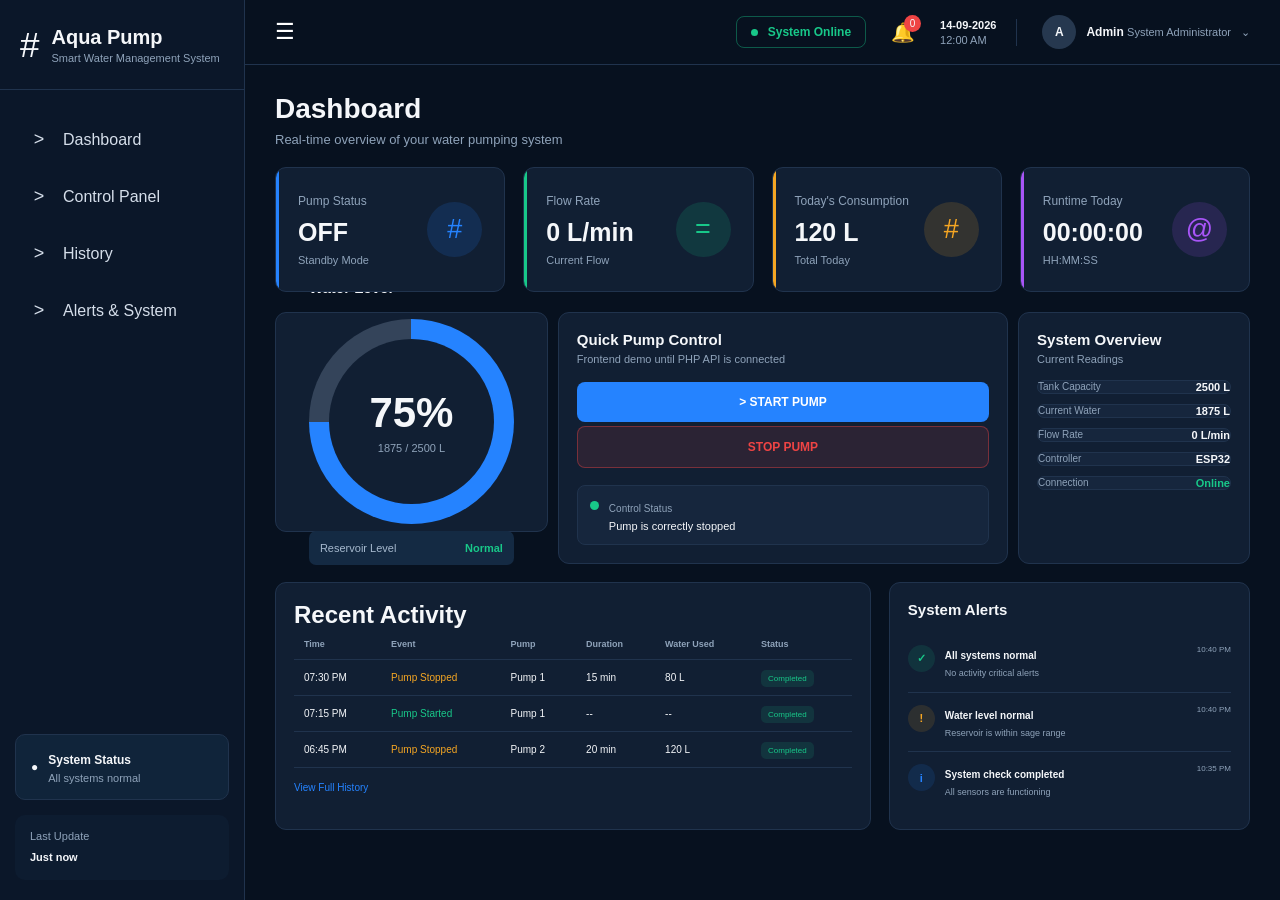
==== commit 474d21e7: "Adjust icon image on index.html" ====
--- a/frontend/index.html
+++ b/frontend/index.html
@@ -1,55 +1,57 @@
-
 <!DOCTYPE html>
 <html lang="en">
 <head>
     <meta charset="UTF-8">
     <meta name="viewport" content="width=device-width, initial-scale=1.0">
-    <title>Dashboard | Aqua Pump</title>
+    <title>Aqua Pump Dashboard</title>
     <link rel="stylesheet" href="css/style.css">
-    <link rel="icon" href="assets/aq.png">
+    <link rel="icon" href="assets/aqLogo.png">
 </head>
 <body>
     
-<aside class="sidebar">
-    <div class="brand">
-        <div class="brand-icon">#</div>
-        <div>
-            <h2>Aqua Pump</h2>
-            <span>Smart Water Management System</span>
+    <aside class="sidebar">
+        <div class="brand">
+            <div class="brand-icon">#</div>
+            <div>
+                <h2>Aqua Pump</h2>
+                <span>Smart Water Management System</span>
+            </div>
         </div>
-    </div>
-
-    <nav class="navigation">
-        <a href="index.html" class="nav-link active">
-            <span>&gt;</span> Dashboard
-        </a>
-        <a href="control.html" class="nav-link ">
-            <span>&gt;</span> Control Panel
-        </a>
-        <a href="history.html" class="nav-link ">
-            <span>&gt;</span> History
-        </a>
-        <a href="alerts.html" class="nav-link ">
-            <span>&gt;</span> Alerts &amp; System
-        </a>
-    </nav>
-
-    <div class="sidebar-status">
-        <div class="status-icon">●</div>
-        <div>
-            <strong>System Status</strong>
-            <p>All systems normal</p>
+
+        <nav class="navigation">
+            <a href="index.html" class="nav-link active">
+                <span>&gt;</span> Dashboard
+            </a>
+            <a href="control.html" class="nav-link active">
+                <span>&gt;</span> Control Panel
+            </a>
+            <a href="history.html" class="nav-link active">
+                <span>&gt;</span> History
+            </a>
+            <a href="alerts.html" class="nav-link active">
+                <span>&gt;</span> Alerts &amp; System
+            </a>
+        </nav>
+
+        <div class="sidebar-status">
+            <div class="status-icon">●</div>
+            <div>
+                <strong>System Status</strong>
+                <p>All systems normal</p>
+            </div>
         </div>
-    </div>
-
-    <div class="last-update">
-        <span>Last Update</span>
-        <strong id="lastUpdate">Just now</strong>
-    </div>
-</aside>
+
+        <div class="last-update">
+            <span>Last Update</span>
+            <strong id="lastUpdate">Just now</strong>
+        </div>
+
+    </aside>
+
 
 
     <main class="main-content">
+
         <header class="topbar">
             <button class="menu-button" id="menuButton" type="button">☰</button>
             <div class="topbar-right">
@@ -58,7 +60,7 @@
                 </div>
                 <div class="notification">🔔 <span class="notification-count">0</span></div>
                 <div class="date-time">
-                    <strong id="currentDate">14 Sep 2026</strong>
+                    <strong id="currentDate">14-09-2026</strong>
                     <span id="currentTime">12:00 AM</span>
                 </div>
                 <div class="user-profile">
@@ -72,202 +74,208 @@
             </div>
         </header>
 
+
         
-<section class="page-header">
-    <div>
-        <h1>Dashboard</h1>
-        <p>Real-time overview of your water pumping system</p>
-    </div>
-</section>
-
-<section class="statistics-grid">
-    <div class="stat-card pump-card">
-        <div class="stat-info">
-            <span class="stat-label">Pump Status</span>
-            <strong id="pumpStatus">OFF</strong>
-            <small id="pumpMode">Standby Mode</small>
-        </div>
-        <div class="stat-icon blue">#</div>
-    </div>
-
-    <div class="stat-card flow-card">
-        <div class="stat-info">
-            <span class="stat-label">Flow Rate</span>
-            <strong id="flowRate">0 L/min</strong>
-            <small>Current Flow</small>
-        </div>
-        <div class="stat-icon green">=</div>
-    </div>
-
-    <div class="stat-card consumption-card">
-        <div class="stat-info">
-            <span class="stat-label">Today's Consumption</span>
-            <strong id="consumption">125 L</strong>
-            <small>Total Today</small>
-        </div>
-        <div class="stat-icon orange">#</div>
-    </div>
-
-    <div class="stat-card runtime-card">
-        <div class="stat-info">
-            <span class="stat-label">Runtime Today</span>
-            <strong id="runtime">00:00:00</strong>
-            <small>HH:MM:SS</small>
-        </div>
-        <div class="stat-icon purple">@</div>
-    </div>
-</section>
-
-<section class="monitoring-grid">
-    <div class="panel water-level-panel">
-        <div>
-            <div class="panel-header">
-                <h2>Water Level</h2>
-            </div>
-            <div class="water-level-panel">
-                <div class="gauge" id="waterGauge">
-                    <div class="gauge-content">
-                        <strong id="waterLevel">75%</strong>
-                        <span id="waterAmount">1875 / 2500 L</span>
-                    </div>
-                </div>
-            </div>
-            <div class="water-status">
-                <span>Reservoir Level</span>
-                <strong id="waterStatusText">Normal</strong>
-            </div>
-        </div>
-    </div>
-
-    <div class="panel control-panel">
-        <div class="panel-header">
+        <section class="page-header">
             <div>
-                <h2>Quick Pump Control</h2>
-                <span>Frontend demo until PHP API is connected</span>
-            </div>
-        </div>
-
-        <button id="startPump" class="control-button start-button" type="button">
-            &gt; START PUMP
-        </button>
-
-        <button id="stopPump" class="control-button stop-button" type="button" style="margin-top:10px;">
-            ■ STOP PUMP
-        </button>
-
-        <div class="control-status">
-            <span class="status-indicator"></span>
-            <div>
-                <small>Control Status</small>
-                <p id="controlMessage">Pump is currently stopped</p>
-            </div>
-        </div>
-    </div>
-
-    <div class="panel overview-panel">
-        <div class="panel-header">
-            <div>
-                <h2>System Overview</h2>
-                <span>Current readings</span>
-            </div>
-        </div>
-
-        <div class="overview-list">
-            <div class="overview-row"><span>Tank Capacity</span><strong>2500 L</strong></div>
-            <div class="overview-row"><span>Current Water</span><strong id="overviewWater">1875 L</strong></div>
-            <div class="overview-row"><span>Flow Rate</span><strong id="overviewFlow">0 L/min</strong></div>
-            <div class="overview-row"><span>Controller</span><strong>ESP32</strong></div>
-            <div class="overview-row"><span>Connection</span><strong class="condition-ok">Online</strong></div>
-        </div>
-    </div>
-</section>
-
-<section class="bottom-grid">
-    <div class="panel activity-panel">
-        <div class="panel-header">
-            <h2>Recent Activity</h2>
-        </div>
-
-        <div class="table-wrapper">
-            <table>
-                <thead>
-                    <tr>
-                        <th>Time</th>
-                        <th>Event</th>
-                        <th>Pump</th>
-                        <th>Duration</th>
-                        <th>Water Used</th>
-                        <th>Status</th>
-                    </tr>
-                </thead>
-                <tbody id="activityTable">
-                    <tr>
-                        <td>08:30 PM</td>
-                        <td class="event-stop">Pump Stopped</td>
-                        <td>Pump 1</td>
-                        <td>15 min</td>
-                        <td>80 L</td>
-                        <td><span class="badge success">Completed</span></td>
-                    </tr>
-                    <tr>
-                        <td>08:15 PM</td>
-                        <td class="event-start">Pump Started</td>
-                        <td>Pump 1</td>
-                        <td>--</td>
-                        <td>--</td>
-                        <td><span class="badge success">Completed</span></td>
-                    </tr>
-                    <tr>
-                        <td>06:45 PM</td>
-                        <td class="event-stop">Pump Stopped</td>
-                        <td>Pump 2</td>
-                        <td>20 min</td>
-                        <td>120 L</td>
-                        <td><span class="badge success">Completed</span></td>
-                    </tr>
-                </tbody>
-            </table>
-        </div>
-
-        <a href="history.html" class="view-history">View Full History →</a>
-    </div>
-
-    <div class="panel alerts-panel">
-        <div class="panel-header">
-            <h2>System Alerts</h2>
-        </div>
-
-        <div class="alert-item">
-            <div class="alert-icon green">✓</div>
-            <div>
-                <strong>All systems normal</strong>
-                <p>No active critical alerts</p>
-            </div>
-            <span>10:40 PM</span>
-        </div>
-
-        <div class="alert-item">
-            <div class="alert-icon orange">!</div>
-            <div>
-                <strong>Water level normal</strong>
-                <p>Reservoir is within safe range</p>
-            </div>
-            <span>10:40 PM</span>
-        </div>
-
-        <div class="alert-item">
-            <div class="alert-icon blue">i</div>
-            <div>
-                <strong>System check completed</strong>
-                <p>All sensors are functioning</p>
-            </div>
-            <span>10:35 PM</span>
-        </div>
-    </div>
-</section>
+                <h1>Dashboard</h1>
+                <p>Real-time overview of your water pumping system</p>
+            </div>
+        </section>
+
+
+        <section class="statistics-grid">
+            <div class="stat-card pump-card">
+                <div class="stat-info">
+                    <span class="stat-label">Pump Status</span>
+                    <strong id="pumpStatus">OFF</strong>
+                    <small id="pumpMode">Standby Mode</small>
+                </div>
+                <div class="stat-icon blue">#</div>
+            </div>
+
+            <div class="stat-card flow-card">
+                <div class="stat-info">
+                    <span class="stat-label">Flow Rate</span>
+                    <strong id="flowRate">0 L/min</strong>
+                    <small>Current Flow</small>
+                </div>
+                <div class="stat-icon green">=</div>
+            </div>
+
+            <div class="stat-card consumption-card">
+                <div class="stat-info">
+                    <span class="stat-label">Today's Consumption</span>
+                    <strong id="runtime">120 L</strong>
+                    <small>Total Today</small>
+                </div>
+                <div class="stat-icon orange">#</div>
+            </div>
+
+            <div class="stat-card runtime-card">
+                <div class="stat-info">
+                    <span class="stat-label">Runtime Today</span>
+                    <strong id="runtime">00:00:00</strong>
+                    <small>HH:MM:SS</small>
+                </div>
+                <div class="stat-icon purple">@</div>
+            </div>
+        </section>
+
+
+        <section class="monitoring-grid">
+            <div class="panel water-level-panel">
+                <div>
+                    <div class="panel-header">
+                        <h2>Water Level</h2>
+                    </div>
+                    <div class="water-level-panel">
+                        <div class="gauge" id="waterGauge">
+                            <div class="gauge-content">
+                                <strong id="waterLevel">75%</strong>
+                                <span id="waterAmount">1875 / 2500 L</span>
+                            </div>
+                        </div>
+                    </div>
+                    <div class="water-status">
+                        <span>Reservoir Level</span>
+                        <strong id="waterStatusText">Normal</strong>
+                    </div>
+                </div>
+            </div>
+
+            <div class="panel control-panel">
+                <div class="panel-header">
+                    <div>
+                        <h2>Quick Pump Control</h2>
+                        <span>Frontend demo until PHP API is connected</span>
+                    </div>
+                </div>
+
+                <button id="startPump" class="control-button start-button" type="button">
+                    &gt; START PUMP
+                </button>
+
+                <button id="stopPump" class="control-button stop-button" type="button" style="margin-top: 10-x;">
+                    STOP PUMP
+                </button>
+
+                <div class="control-status">
+                    <span class="status-indicator"></span>
+                    <div>
+                        <small>Control Status</small>
+                        <p id="controlMessage">Pump is correctly stopped</p>
+                    </div>
+                </div>
+            </div>
+
+            <div class="panel overview-panel">
+                <div class="panel-header">
+                    <div>
+                        <h2>System Overview</h2>
+                        <span>Current Readings</span>
+                    </div>
+                </div>
+
+                <div class="overview-list">
+                    <div class="overview-row"><span>Tank Capacity</span><strong>2500 L</strong></div>
+                    <div class="overview-row"><span>Current Water</span><strong id="overviewWater">1875 L</strong></div>
+                    <div class="overview-row"><span>Flow Rate</span><strong id="overviewFlow">0 L/min</strong></div>
+                    <div class="overview-row"><span>Controller</span><strong>ESP32</strong></div>
+                    <div class="overview-row"><span>Connection</span><strong class="condition-ok">Online</strong></div>
+                </div>
+            </div>
+        </section>
+
+
+
+        <section class="bottom-grid">
+            <div class="panel activity-panel">
+                <div class="panel-activity">
+                    <h2>Recent Activity</h2>
+                </div>
+
+                <div class="table-wrapper">
+                    <table>
+                        <thead>
+                            <tr>
+                                <th>Time</th>
+                                <th>Event</th>
+                                <th>Pump</th>
+                                <th>Duration</th>
+                                <th>Water Used</th>
+                                <th>Status</th>
+                            </tr>
+                        </thead>
+                        <tbody id="activityTable">
+                            <tr>
+                                <td>07:30 PM</td>
+                                <td class="event-stop">Pump Stopped</td>
+                                <td>Pump 1</td>
+                                <td>15 min</td>
+                                <td>80 L</td>
+                                <td><span class="badge success">Completed</span></td>
+                            </tr>
+                            <tr>
+                                <td>07:15 PM</td>
+                                <td class="event-start">Pump Started</td>
+                                <td>Pump 1</td>
+                                <td>--</td>
+                                <td>--</td>
+                                <td><span class="badge success">Completed</span></td>
+                            </tr>
+                            <tr>
+                                <td>06:45 PM</td>
+                                <td class="event-stop">Pump Stopped</td>
+                                <td>Pump 2</td>
+                                <td>20 min</td>
+                                <td>120 L</td>
+                                <td><span class="badge success">Completed</span></td>
+                            </tr>
+                        </tbody>
+                    </table>
+                </div>
+
+                <a href="history.html" class="view-history">View Full History</a>
+            </div>
+
+            <div class="panel alerts-panel">
+                <div class="panel-header">
+                    <h2>System Alerts</h2>
+                </div>
+
+                <div class="alert-item">
+                    <div class="alert-icon green">✓</div>
+                    <div>
+                        <strong>All systems normal</strong>
+                        <p>No activity critical alerts</p>
+                    </div>
+                    <span>10:40 PM</span>
+                </div>
+
+                <div class="alert-item">
+                    <div class="alert-icon orange">!</div>
+                    <div>
+                        <strong>Water level normal</strong>
+                        <p>Reservoir is within sage range</p>
+                    </div>
+                    <span>10:40 PM</span>
+                </div>
+
+                <div class="alert-item">
+                    <div class="alert-icon blue">i</div>
+                    <div>
+                        <strong>System check completed</strong>
+                        <p>All sensors are functioning</p>
+                    </div>
+                    <span>10:35 PM</span>
+                </div>
+            </div>
+        </section>
 
     </main>
+
 
     <script src="js/dashboard.js"></script>
 </body>
-</html>
+</html>
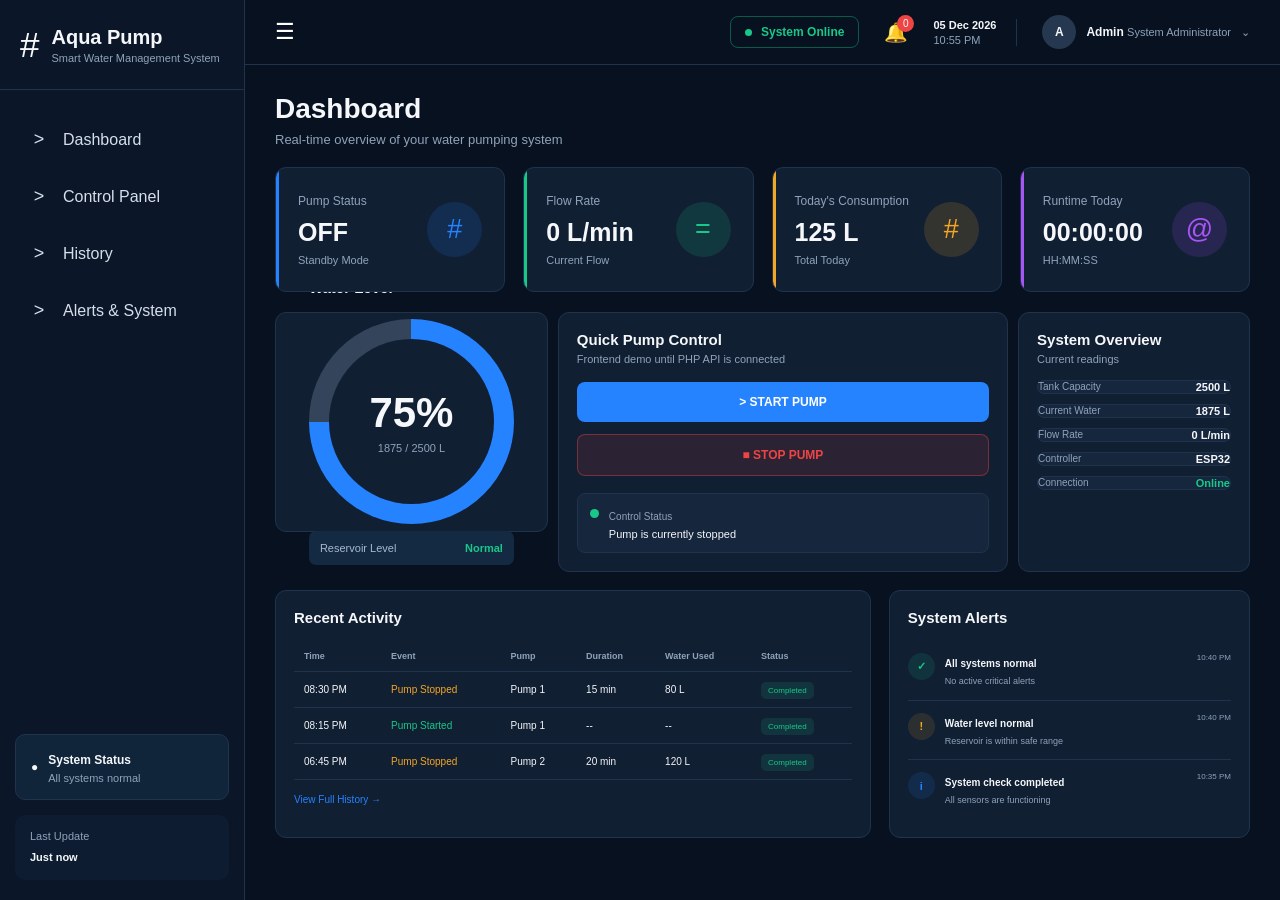
==== commit d081c521: "Merge pull request #9 from Leim-User/feat/login-register Adjust Span on index.html" ====
--- a/frontend/index.html
+++ b/frontend/index.html
@@ -1,57 +1,55 @@
+
 <!DOCTYPE html>
 <html lang="en">
 <head>
     <meta charset="UTF-8">
     <meta name="viewport" content="width=device-width, initial-scale=1.0">
-    <title>Aqua Pump Dashboard</title>
+    <title>Dashboard | Aqua Pump</title>
     <link rel="stylesheet" href="css/style.css">
-    <link rel="icon" href="assets/aqLogo.png">
+    <link rel="icon" href="assets/aq.png">
 </head>
 <body>
     
-    <aside class="sidebar">
-        <div class="brand">
-            <div class="brand-icon">#</div>
-            <div>
-                <h2>Aqua Pump</h2>
-                <span>Smart Water Management System</span>
-            </div>
-        </div>
-
-        <nav class="navigation">
-            <a href="index.html" class="nav-link active">
-                <span>&gt;</span> Dashboard
-            </a>
-            <a href="control.html" class="nav-link active">
-                <span>&gt;</span> Control Panel
-            </a>
-            <a href="history.html" class="nav-link active">
-                <span>&gt;</span> History
-            </a>
-            <a href="alerts.html" class="nav-link active">
-                <span>&gt;</span> Alerts &amp; System
-            </a>
-        </nav>
-
-        <div class="sidebar-status">
-            <div class="status-icon">●</div>
-            <div>
-                <strong>System Status</strong>
-                <p>All systems normal</p>
-            </div>
-        </div>
-
-        <div class="last-update">
-            <span>Last Update</span>
-            <strong id="lastUpdate">Just now</strong>
-        </div>
-
-    </aside>
-
+<aside class="sidebar">
+    <div class="brand">
+        <div class="brand-icon">#</div>
+        <div>
+            <h2>Aqua Pump</h2>
+            <span>Smart Water Management System</span>
+        </div>
+    </div>
+
+    <nav class="navigation">
+        <a href="index.html" class="nav-link active">
+            <span>&gt;</span> Dashboard
+        </a>
+        <a href="control.html" class="nav-link ">
+            <span>&gt;</span> Control Panel
+        </a>
+        <a href="history.html" class="nav-link ">
+            <span>&gt;</span> History
+        </a>
+        <a href="alerts.html" class="nav-link ">
+            <span>&gt;</span> Alerts &amp; System
+        </a>
+    </nav>
+
+    <div class="sidebar-status">
+        <div class="status-icon">●</div>
+        <div>
+            <strong>System Status</strong>
+            <p>All systems normal</p>
+        </div>
+    </div>
+
+    <div class="last-update">
+        <span>Last Update</span>
+        <strong id="lastUpdate">Just now</strong>
+    </div>
+</aside>
 
 
     <main class="main-content">
-
         <header class="topbar">
             <button class="menu-button" id="menuButton" type="button">☰</button>
             <div class="topbar-right">
@@ -60,7 +58,7 @@
                 </div>
                 <div class="notification">🔔 <span class="notification-count">0</span></div>
                 <div class="date-time">
-                    <strong id="currentDate">14-09-2026</strong>
+                    <strong id="currentDate">14 Sep 2026</strong>
                     <span id="currentTime">12:00 AM</span>
                 </div>
                 <div class="user-profile">
@@ -74,208 +72,202 @@
             </div>
         </header>
 
-
         
-        <section class="page-header">
-            <div>
-                <h1>Dashboard</h1>
-                <p>Real-time overview of your water pumping system</p>
-            </div>
-        </section>
-
-
-        <section class="statistics-grid">
-            <div class="stat-card pump-card">
-                <div class="stat-info">
-                    <span class="stat-label">Pump Status</span>
-                    <strong id="pumpStatus">OFF</strong>
-                    <small id="pumpMode">Standby Mode</small>
-                </div>
-                <div class="stat-icon blue">#</div>
-            </div>
-
-            <div class="stat-card flow-card">
-                <div class="stat-info">
-                    <span class="stat-label">Flow Rate</span>
-                    <strong id="flowRate">0 L/min</strong>
-                    <small>Current Flow</small>
-                </div>
-                <div class="stat-icon green">=</div>
-            </div>
-
-            <div class="stat-card consumption-card">
-                <div class="stat-info">
-                    <span class="stat-label">Today's Consumption</span>
-                    <strong id="runtime">120 L</strong>
-                    <small>Total Today</small>
-                </div>
-                <div class="stat-icon orange">#</div>
-            </div>
-
-            <div class="stat-card runtime-card">
-                <div class="stat-info">
-                    <span class="stat-label">Runtime Today</span>
-                    <strong id="runtime">00:00:00</strong>
-                    <small>HH:MM:SS</small>
-                </div>
-                <div class="stat-icon purple">@</div>
-            </div>
-        </section>
-
-
-        <section class="monitoring-grid">
-            <div class="panel water-level-panel">
-                <div>
-                    <div class="panel-header">
-                        <h2>Water Level</h2>
+<section class="page-header">
+    <div>
+        <h1>Dashboard</h1>
+        <p>Real-time overview of your water pumping system</p>
+    </div>
+</section>
+
+<section class="statistics-grid">
+    <div class="stat-card pump-card">
+        <div class="stat-info">
+            <span class="stat-label">Pump Status</span>
+            <strong id="pumpStatus">OFF</strong>
+            <small id="pumpMode">Standby Mode</small>
+        </div>
+        <div class="stat-icon blue">#</div>
+    </div>
+
+    <div class="stat-card flow-card">
+        <div class="stat-info">
+            <span class="stat-label">Flow Rate</span>
+            <strong id="flowRate">0 L/min</strong>
+            <small>Current Flow</small>
+        </div>
+        <div class="stat-icon green">=</div>
+    </div>
+
+    <div class="stat-card consumption-card">
+        <div class="stat-info">
+            <span class="stat-label">Today's Consumption</span>
+            <strong id="consumption">125 L</strong>
+            <small>Total Today</small>
+        </div>
+        <div class="stat-icon orange">#</div>
+    </div>
+
+    <div class="stat-card runtime-card">
+        <div class="stat-info">
+            <span class="stat-label">Runtime Today</span>
+            <strong id="runtime">00:00:00</strong>
+            <small>HH:MM:SS</small>
+        </div>
+        <div class="stat-icon purple">@</div>
+    </div>
+</section>
+
+<section class="monitoring-grid">
+    <div class="panel water-level-panel">
+        <div>
+            <div class="panel-header">
+                <h2>Water Level</h2>
+            </div>
+            <div class="water-level-panel">
+                <div class="gauge" id="waterGauge">
+                    <div class="gauge-content">
+                        <strong id="waterLevel">75%</strong>
+                        <span id="waterAmount">1875 / 2500 L</span>
                     </div>
-                    <div class="water-level-panel">
-                        <div class="gauge" id="waterGauge">
-                            <div class="gauge-content">
-                                <strong id="waterLevel">75%</strong>
-                                <span id="waterAmount">1875 / 2500 L</span>
-                            </div>
-                        </div>
-                    </div>
-                    <div class="water-status">
-                        <span>Reservoir Level</span>
-                        <strong id="waterStatusText">Normal</strong>
-                    </div>
-                </div>
-            </div>
-
-            <div class="panel control-panel">
-                <div class="panel-header">
-                    <div>
-                        <h2>Quick Pump Control</h2>
-                        <span>Frontend demo until PHP API is connected</span>
-                    </div>
-                </div>
-
-                <button id="startPump" class="control-button start-button" type="button">
-                    &gt; START PUMP
-                </button>
-
-                <button id="stopPump" class="control-button stop-button" type="button" style="margin-top: 10-x;">
-                    STOP PUMP
-                </button>
-
-                <div class="control-status">
-                    <span class="status-indicator"></span>
-                    <div>
-                        <small>Control Status</small>
-                        <p id="controlMessage">Pump is correctly stopped</p>
-                    </div>
-                </div>
-            </div>
-
-            <div class="panel overview-panel">
-                <div class="panel-header">
-                    <div>
-                        <h2>System Overview</h2>
-                        <span>Current Readings</span>
-                    </div>
-                </div>
-
-                <div class="overview-list">
-                    <div class="overview-row"><span>Tank Capacity</span><strong>2500 L</strong></div>
-                    <div class="overview-row"><span>Current Water</span><strong id="overviewWater">1875 L</strong></div>
-                    <div class="overview-row"><span>Flow Rate</span><strong id="overviewFlow">0 L/min</strong></div>
-                    <div class="overview-row"><span>Controller</span><strong>ESP32</strong></div>
-                    <div class="overview-row"><span>Connection</span><strong class="condition-ok">Online</strong></div>
-                </div>
-            </div>
-        </section>
-
-
-
-        <section class="bottom-grid">
-            <div class="panel activity-panel">
-                <div class="panel-activity">
-                    <h2>Recent Activity</h2>
-                </div>
-
-                <div class="table-wrapper">
-                    <table>
-                        <thead>
-                            <tr>
-                                <th>Time</th>
-                                <th>Event</th>
-                                <th>Pump</th>
-                                <th>Duration</th>
-                                <th>Water Used</th>
-                                <th>Status</th>
-                            </tr>
-                        </thead>
-                        <tbody id="activityTable">
-                            <tr>
-                                <td>07:30 PM</td>
-                                <td class="event-stop">Pump Stopped</td>
-                                <td>Pump 1</td>
-                                <td>15 min</td>
-                                <td>80 L</td>
-                                <td><span class="badge success">Completed</span></td>
-                            </tr>
-                            <tr>
-                                <td>07:15 PM</td>
-                                <td class="event-start">Pump Started</td>
-                                <td>Pump 1</td>
-                                <td>--</td>
-                                <td>--</td>
-                                <td><span class="badge success">Completed</span></td>
-                            </tr>
-                            <tr>
-                                <td>06:45 PM</td>
-                                <td class="event-stop">Pump Stopped</td>
-                                <td>Pump 2</td>
-                                <td>20 min</td>
-                                <td>120 L</td>
-                                <td><span class="badge success">Completed</span></td>
-                            </tr>
-                        </tbody>
-                    </table>
-                </div>
-
-                <a href="history.html" class="view-history">View Full History</a>
-            </div>
-
-            <div class="panel alerts-panel">
-                <div class="panel-header">
-                    <h2>System Alerts</h2>
-                </div>
-
-                <div class="alert-item">
-                    <div class="alert-icon green">✓</div>
-                    <div>
-                        <strong>All systems normal</strong>
-                        <p>No activity critical alerts</p>
-                    </div>
-                    <span>10:40 PM</span>
-                </div>
-
-                <div class="alert-item">
-                    <div class="alert-icon orange">!</div>
-                    <div>
-                        <strong>Water level normal</strong>
-                        <p>Reservoir is within sage range</p>
-                    </div>
-                    <span>10:40 PM</span>
-                </div>
-
-                <div class="alert-item">
-                    <div class="alert-icon blue">i</div>
-                    <div>
-                        <strong>System check completed</strong>
-                        <p>All sensors are functioning</p>
-                    </div>
-                    <span>10:35 PM</span>
-                </div>
-            </div>
-        </section>
+                </div>
+            </div>
+            <div class="water-status">
+                <span>Reservoir Level</span>
+                <strong id="waterStatusText">Normal</strong>
+            </div>
+        </div>
+    </div>
+
+    <div class="panel control-panel">
+        <div class="panel-header">
+            <div>
+                <h2>Quick Pump Control</h2>
+                <span>Frontend demo until PHP API is connected</span>
+            </div>
+        </div>
+
+        <button id="startPump" class="control-button start-button" type="button">
+            &gt; START PUMP
+        </button>
+
+        <button id="stopPump" class="control-button stop-button" type="button" style="margin-top:10px;">
+            ■ STOP PUMP
+        </button>
+
+        <div class="control-status">
+            <span class="status-indicator"></span>
+            <div>
+                <small>Control Status</small>
+                <p id="controlMessage">Pump is currently stopped</p>
+            </div>
+        </div>
+    </div>
+
+    <div class="panel overview-panel">
+        <div class="panel-header">
+            <div>
+                <h2>System Overview</h2>
+                <span>Current readings</span>
+            </div>
+        </div>
+
+        <div class="overview-list">
+            <div class="overview-row"><span>Tank Capacity</span><strong>2500 L</strong></div>
+            <div class="overview-row"><span>Current Water</span><strong id="overviewWater">1875 L</strong></div>
+            <div class="overview-row"><span>Flow Rate</span><strong id="overviewFlow">0 L/min</strong></div>
+            <div class="overview-row"><span>Controller</span><strong>ESP32</strong></div>
+            <div class="overview-row"><span>Connection</span><strong class="condition-ok">Online</strong></div>
+        </div>
+    </div>
+</section>
+
+<section class="bottom-grid">
+    <div class="panel activity-panel">
+        <div class="panel-header">
+            <h2>Recent Activity</h2>
+        </div>
+
+        <div class="table-wrapper">
+            <table>
+                <thead>
+                    <tr>
+                        <th>Time</th>
+                        <th>Event</th>
+                        <th>Pump</th>
+                        <th>Duration</th>
+                        <th>Water Used</th>
+                        <th>Status</th>
+                    </tr>
+                </thead>
+                <tbody id="activityTable">
+                    <tr>
+                        <td>08:30 PM</td>
+                        <td class="event-stop">Pump Stopped</td>
+                        <td>Pump 1</td>
+                        <td>15 min</td>
+                        <td>80 L</td>
+                        <td><span class="badge success">Completed</span></td>
+                    </tr>
+                    <tr>
+                        <td>08:15 PM</td>
+                        <td class="event-start">Pump Started</td>
+                        <td>Pump 1</td>
+                        <td>--</td>
+                        <td>--</td>
+                        <td><span class="badge success">Completed</span></td>
+                    </tr>
+                    <tr>
+                        <td>06:45 PM</td>
+                        <td class="event-stop">Pump Stopped</td>
+                        <td>Pump 2</td>
+                        <td>20 min</td>
+                        <td>120 L</td>
+                        <td><span class="badge success">Completed</span></td>
+                    </tr>
+                </tbody>
+            </table>
+        </div>
+
+        <a href="history.html" class="view-history">View Full History →</a>
+    </div>
+
+    <div class="panel alerts-panel">
+        <div class="panel-header">
+            <h2>System Alerts</h2>
+        </div>
+
+        <div class="alert-item">
+            <div class="alert-icon green">✓</div>
+            <div>
+                <strong>All systems normal</strong>
+                <p>No active critical alerts</p>
+            </div>
+            <span>10:40 PM</span>
+        </div>
+
+        <div class="alert-item">
+            <div class="alert-icon orange">!</div>
+            <div>
+                <strong>Water level normal</strong>
+                <p>Reservoir is within safe range</p>
+            </div>
+            <span>10:40 PM</span>
+        </div>
+
+        <div class="alert-item">
+            <div class="alert-icon blue">i</div>
+            <div>
+                <strong>System check completed</strong>
+                <p>All sensors are functioning</p>
+            </div>
+            <span>10:35 PM</span>
+        </div>
+    </div>
+</section>
 
     </main>
-
 
     <script src="js/dashboard.js"></script>
 </body>
-</html>+</html>
